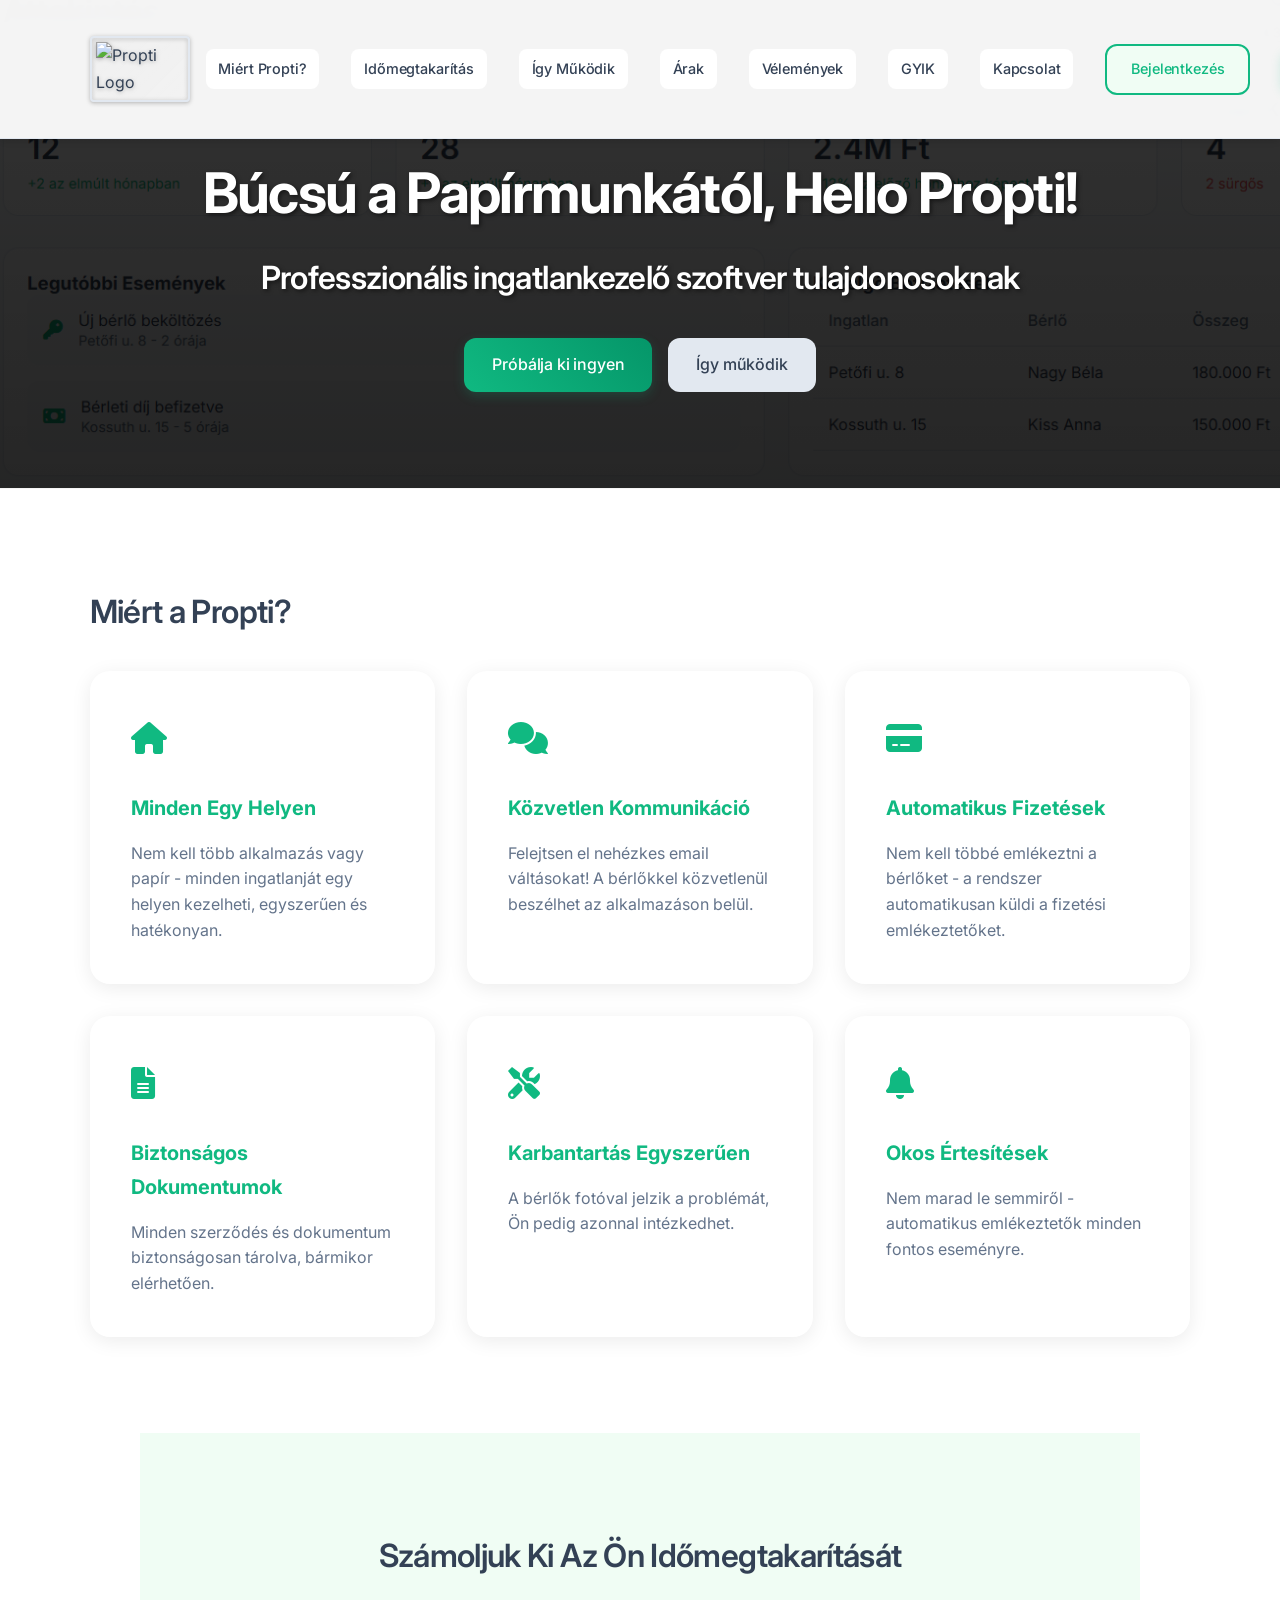
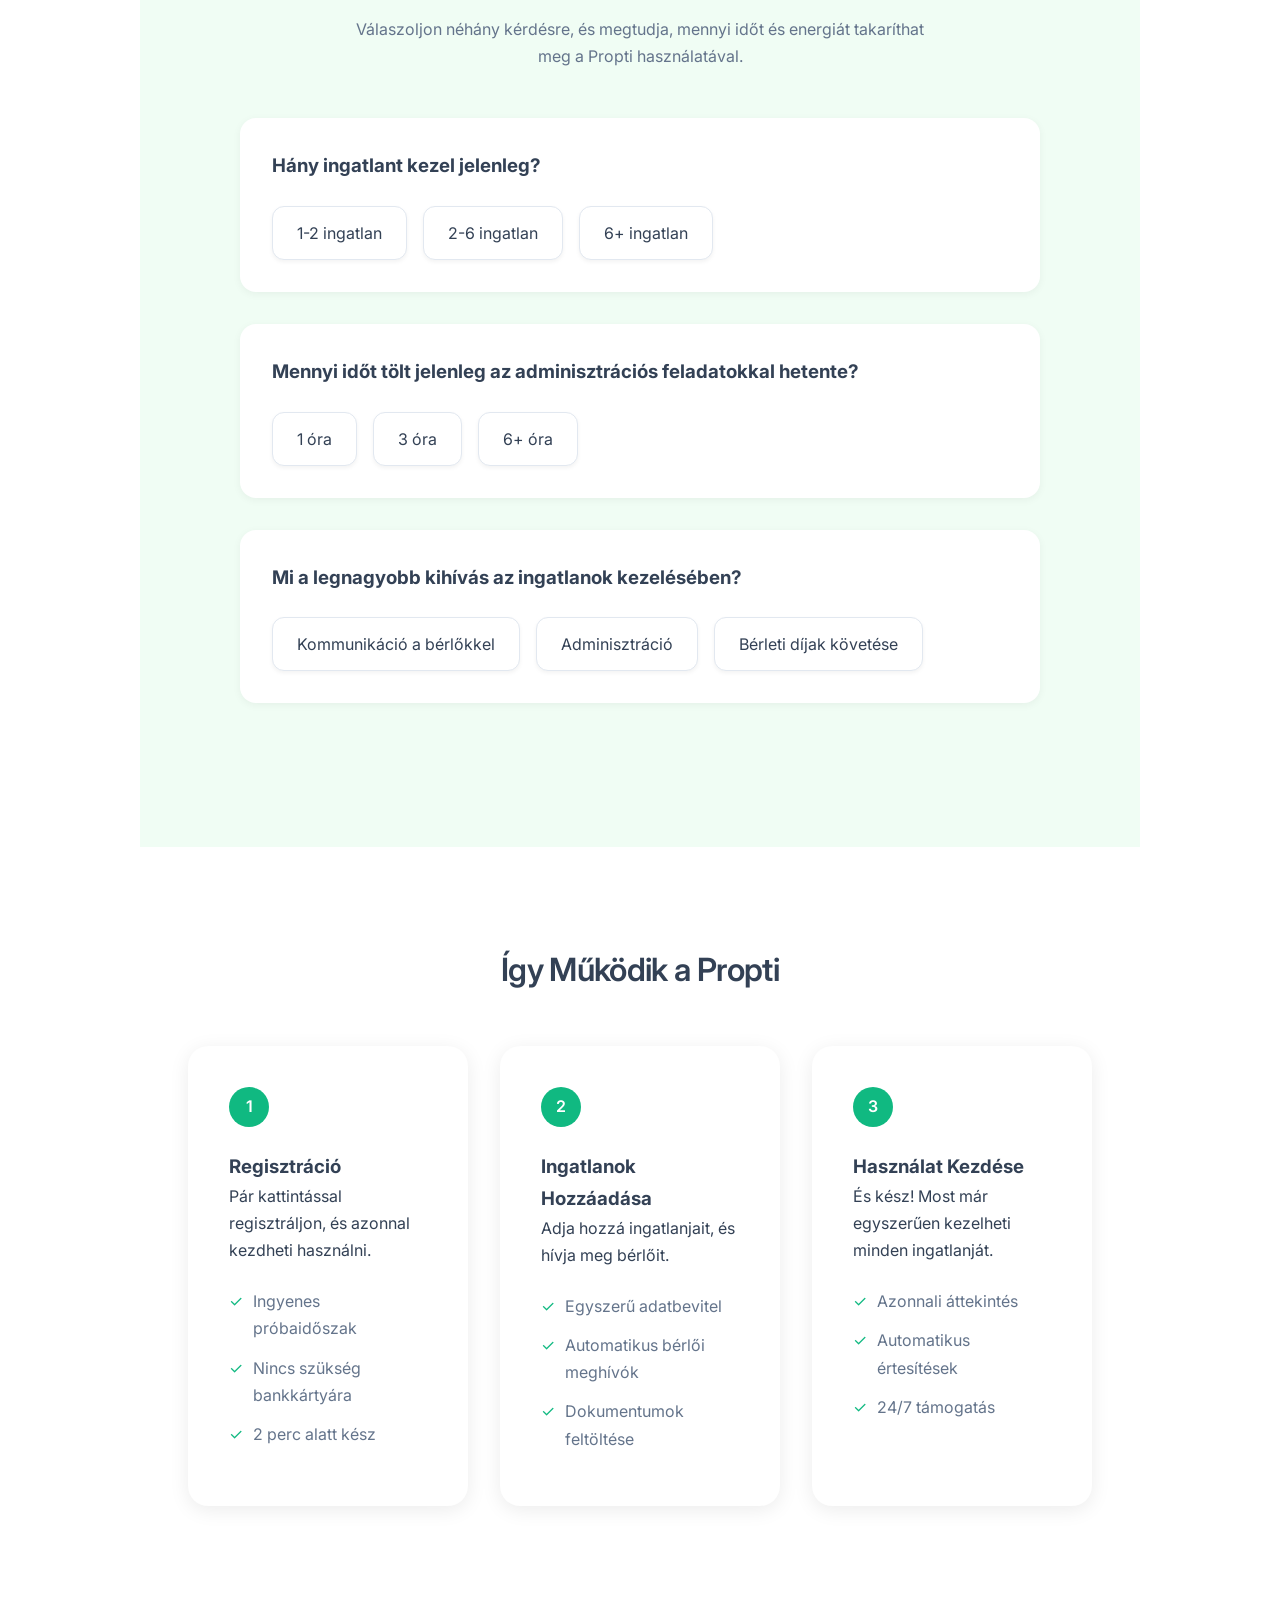
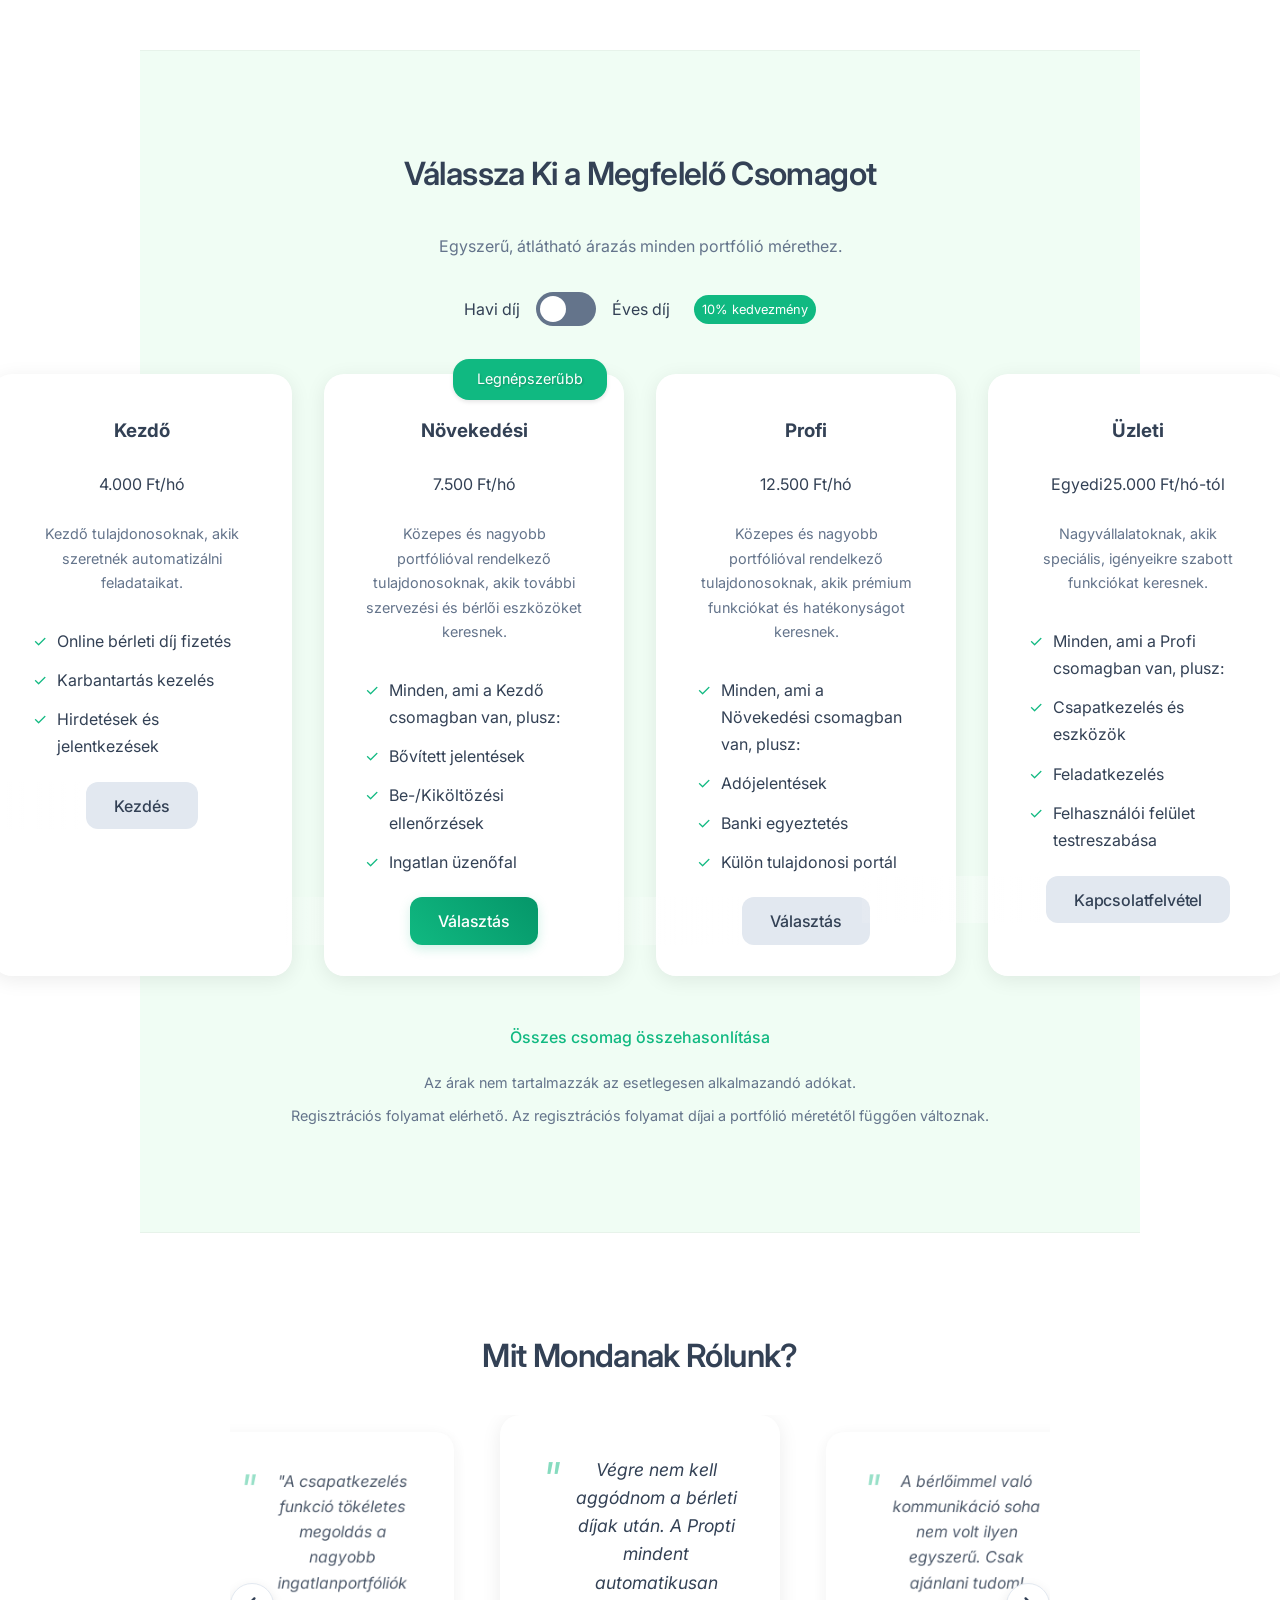
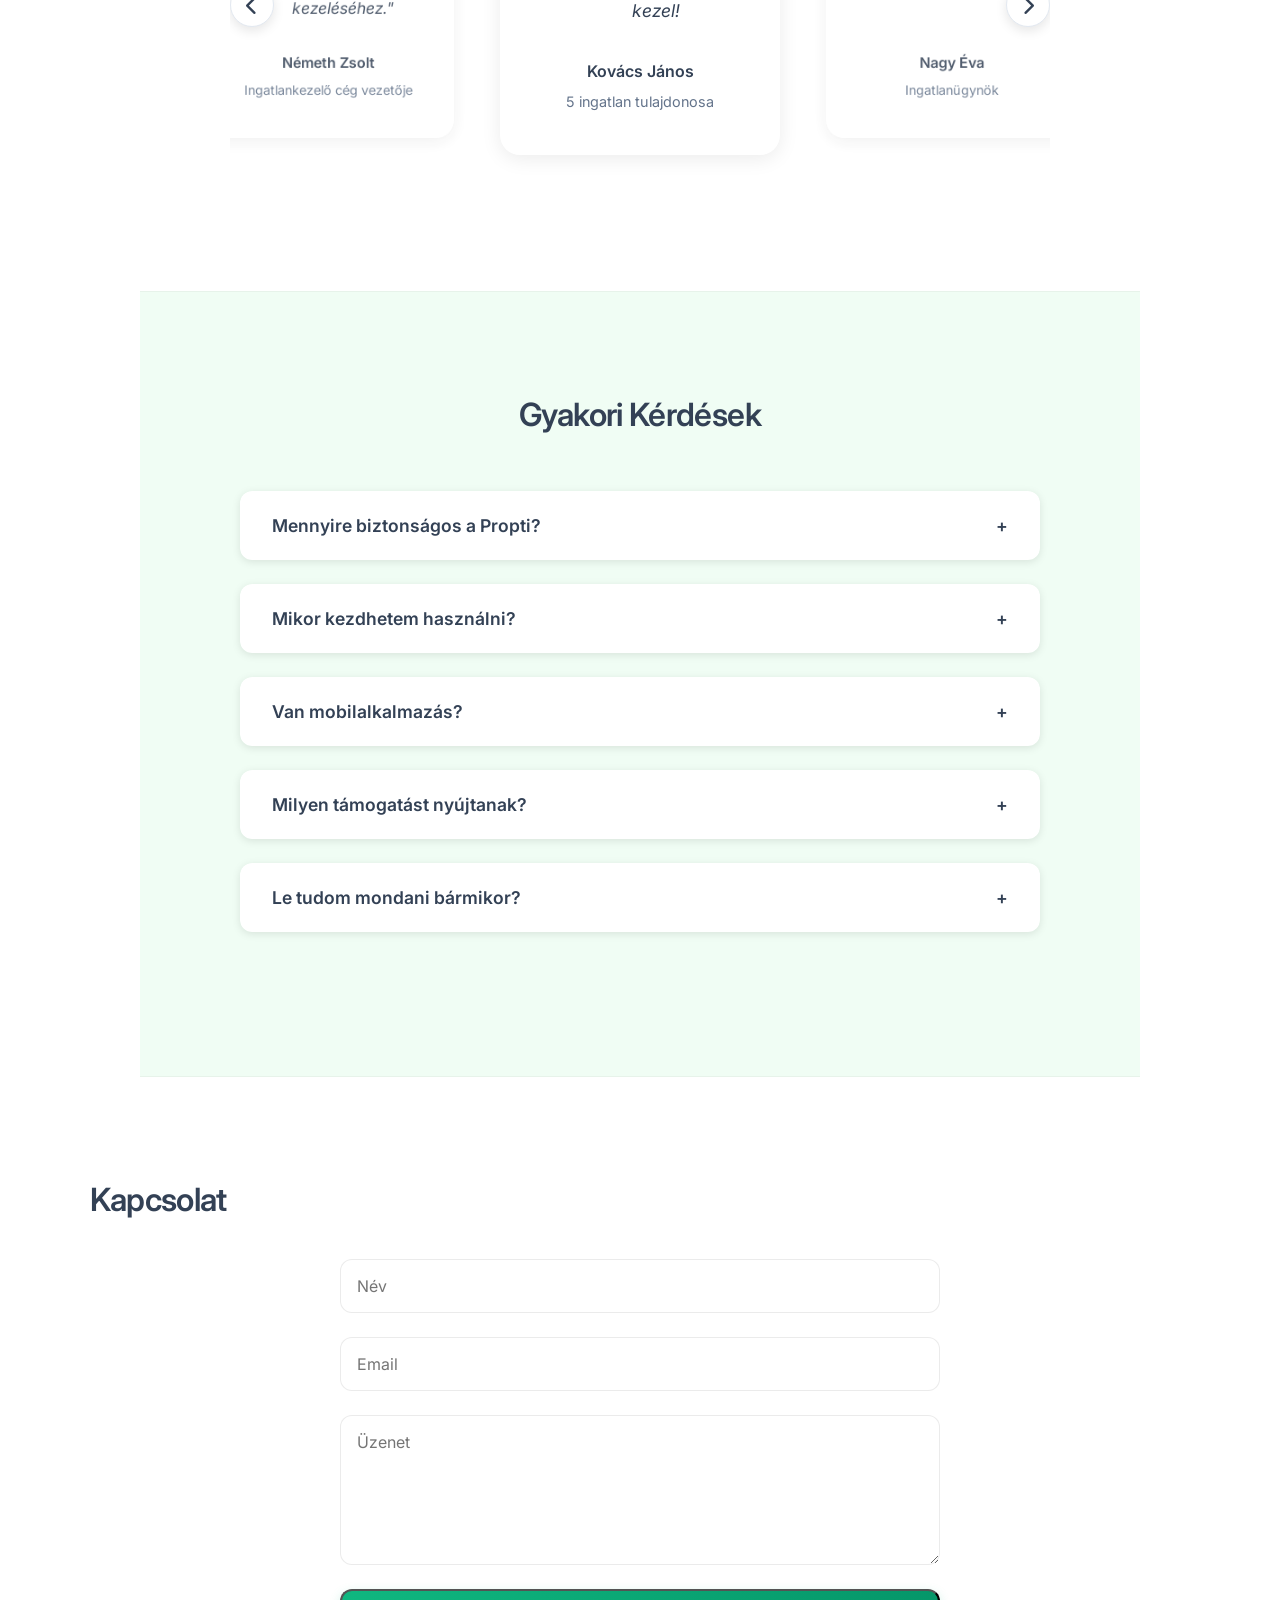
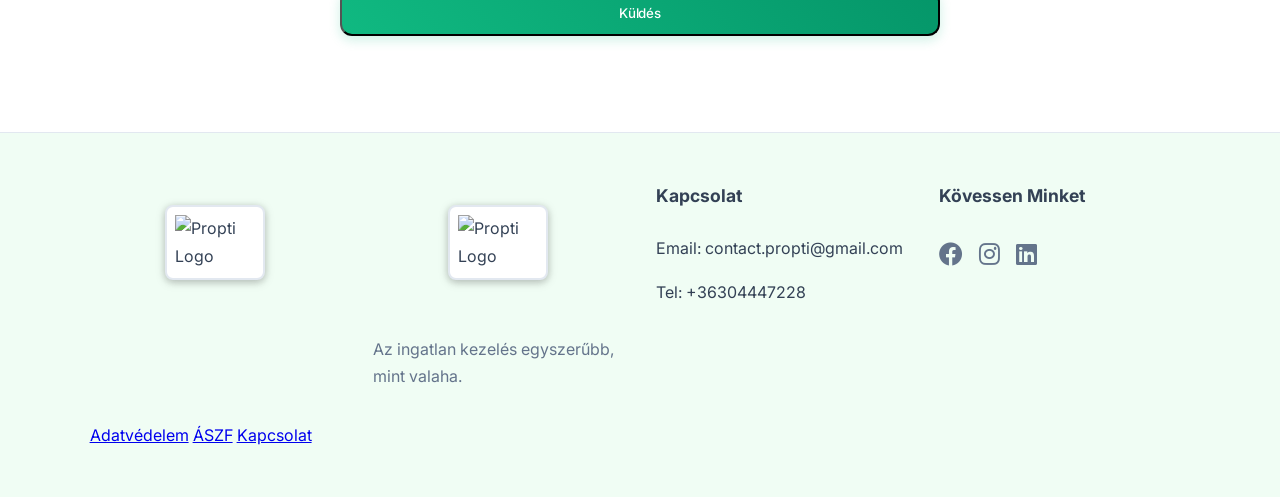
==== index.html @ f5e04d97 "Add files via upload" ====
<!DOCTYPE html>
<html lang="hu">
<head>
    <meta charset="UTF-8">
    <meta name="viewport" content="width=device-width, initial-scale=1.0">
    <title>Propti - Ingatlankezelő Szoftver</title>
    <link rel="preconnect" href="https://fonts.googleapis.com">
    <link rel="preconnect" href="https://fonts.gstatic.com" crossorigin>
    <link href="https://fonts.googleapis.com/css2?family=Inter:wght@400;500;600;700&display=swap" rel="stylesheet">
    <link rel="stylesheet" href="https://cdnjs.cloudflare.com/ajax/libs/font-awesome/6.0.0/css/all.min.css">
    <link rel="stylesheet" href="styles.css">
    <link rel="stylesheet" href="modal.css">
</head>
<body>
    <header>
        <nav>
            <div class="logo">
                <img src="propti-logo.PNG" alt="Propti Logo">
            </div>
            <div class="nav-links">
                <a href="#miert-propti" data-translate="miert-propti">Miért Propti?</a>
                <a href="#calculator" data-translate="calculator">Időmegtakarítás</a>
                <a href="#mukodes" data-translate="mukodes">Így Működik</a>
                <a href="#arak" data-translate="arak">Árak</a>
                <a href="#testimonials" data-translate="testimonials">Vélemények</a>
                <a href="#faq" data-translate="faq">GYIK</a>
                <a href="#kapcsolat" data-translate="kapcsolat">Kapcsolat</a>
                <a href="#" id="loginBtn" class="btn-secondary" data-translate="login">Bejelentkezés</a>
                <a href="#proba" class="btn-primary" data-translate="free-trial">Ingyenes Próba</a>
                <button id="theme-toggle" class="theme-toggle" aria-label="Toggle theme">
                    <i class="fas fa-moon"></i>
                </button>
                <button id="lang-toggle" class="lang-toggle" aria-label="Toggle language">
                    <img src="https://flagcdn.com/w80/gb.png" alt="English" id="lang-flag">
                </button>
            </div>
        </nav>
    </header>

    <main>
        <section id="hero">
            <h1 data-translate="hero-title">Búcsú a Papírmunkától, Hello Propti!</h1>
            <h2 data-translate="hero-subtitle">Professzionális ingatlankezelő szoftver tulajdonosoknak</h2>
            <div class="hero-buttons">
                <a href="#proba" class="btn-primary" data-translate="try-free">Próbálja ki ingyen</a>
                <a href="#mukodes" class="btn-secondary" data-translate="how-it-works">Így működik</a>
            </div>
        </section>

        <section id="miert-propti">
            <h2 data-translate="why-propti">Miért a Propti?</h2>
            <div class="features">
                <div class="feature-card">
                    <div class="feature-icon">
                        <i class="fas fa-home"></i>
                    </div>
                    <h3 data-translate="all-in-one">Minden Egy Helyen</h3>
                    <p data-translate="all-in-one-desc">Nem kell több alkalmazás vagy papír - minden ingatlanját egy helyen kezelheti, egyszerűen és hatékonyan.</p>
                </div>
                <div class="feature-card">
                    <div class="feature-icon">
                        <i class="fas fa-comments"></i>
                    </div>
                    <h3 data-translate="direct-comm">Közvetlen Kommunikáció</h3>
                    <p data-translate="direct-comm-desc">Felejtsen el nehézkes email váltásokat! A bérlőkkel közvetlenül beszélhet az alkalmazáson belül.</p>
                </div>
                <div class="feature-card">
                    <div class="feature-icon">
                        <i class="fas fa-credit-card"></i>
                    </div>
                    <h3 data-translate="auto-payments">Automatikus Fizetések</h3>
                    <p data-translate="auto-payments-desc">Nem kell többé emlékeztni a bérlőket - a rendszer automatikusan küldi a fizetési emlékeztetőket.</p>
                </div>
                <div class="feature-card">
                    <div class="feature-icon">
                        <i class="fas fa-file-alt"></i>
                    </div>
                    <h3 data-translate="secure-docs">Biztonságos Dokumentumok</h3>
                    <p data-translate="secure-docs-desc">Minden szerződés és dokumentum biztonságosan tárolva, bármikor elérhetően.</p>
                </div>
                <div class="feature-card">
                    <div class="feature-icon">
                        <i class="fas fa-tools"></i>
                    </div>
                    <h3 data-translate="maintenance">Karbantartás Egyszerűen</h3>
                    <p data-translate="maintenance-desc">A bérlők fotóval jelzik a problémát, Ön pedig azonnal intézkedhet.</p>
                </div>
                <div class="feature-card">
                    <div class="feature-icon">
                        <i class="fas fa-bell"></i>
                    </div>
                    <h3 data-translate="smart-notifications">Okos Értesítések</h3>
                    <p data-translate="smart-notifications-desc">Nem marad le semmiről - automatikus emlékeztetők minden fontos eseményre.</p>
                </div>
            </div>
        </section>

        <section id="calculator" class="center-section">
            <h2 data-translate="calc-title">Számoljuk Ki Az Ön Időmegtakarítását</h2>
            <p class="subtitle" data-translate="calc-subtitle">Válaszoljon néhány kérdésre, és megtudja, mennyi időt és energiát takaríthat meg a Propti használatával.</p>
            
            <div class="calculator-form">
                <div class="question">
                    <h3 data-translate="properties-question">Hány ingatlant kezel jelenleg?</h3>
                    <div class="options">
                        <button class="option" data-value="1-2">1-2 ingatlan</button>
                        <button class="option" data-value="2-6">2-6 ingatlan</button>
                        <button class="option" data-value="6+">6+ ingatlan</button>
                    </div>
                </div>

                <div class="question">
                    <h3 data-translate="time-question">Mennyi időt tölt jelenleg az adminisztrációs feladatokkal hetente?</h3>
                    <div class="options">
                        <button class="option" data-value="1">1 óra</button>
                        <button class="option" data-value="3">3 óra</button>
                        <button class="option" data-value="6+">6+ óra</button>
                    </div>
                </div>

                <div class="question">
                    <h3 data-translate="challenge-question">Mi a legnagyobb kihívás az ingatlanok kezelésében?</h3>
                    <div class="options">
                        <button class="option" data-value="communication">Kommunikáció a bérlőkkel</button>
                        <button class="option" data-value="admin">Adminisztráció</button>
                        <button class="option" data-value="payments">Bérleti díjak követése</button>
                    </div>
                </div>
            </div>

            <div class="calculator-result" style="display: none;">
                <h3>Az Ön személyre szabott megtakarítási terve</h3>
                <div class="savings-stats">
                    <div class="stat">
                        <span class="number">70%</span>
                        <span class="label">Időmegtakarítás</span>
                    </div>
                    <div class="stat">
                        <span class="number">12</span>
                        <span class="label">Óra/hó</span>
                    </div>
                    <div class="stat">
                        <span class="number">144</span>
                        <span class="label">Óra/év</span>
                    </div>
                </div>
                <a href="#proba" class="btn-primary">Kezdje el most</a>
            </div>
        </section>

        <section id="mukodes" class="center-section">
            <h2 data-translate="how-it-works-title">How Propti Works</h2>
            <div class="steps-container">
                <div class="step-card">
                    <div class="step-number">1</div>
                    <h3 data-translate="registration-title">Registration</h3>
                    <p data-translate="registration-desc">Register with a few clicks and start using it immediately.</p>
                    <ul class="step-details">
                        <li data-translate="free-trial">Free trial period</li>
                        <li data-translate="no-credit-card">No credit card needed</li>
                        <li data-translate="ready-in-2min">Ready in 2 minutes</li>
                    </ul>
                </div>
                
                <div class="step-card">
                    <div class="step-number">2</div>
                    <h3 data-translate="add-properties-title">Add Properties</h3>
                    <p data-translate="add-properties-desc">Add your properties and invite your tenants.</p>
                    <ul class="step-details">
                        <li data-translate="simple-data-entry">Simple data entry</li>
                        <li data-translate="auto-tenant-invites">Automatic tenant invitations</li>
                        <li data-translate="doc-upload">Document uploading</li>
                    </ul>
                </div>
                
                <div class="step-card">
                    <div class="step-number">3</div>
                    <h3 data-translate="start-using-title">Start Using</h3>
                    <p data-translate="start-using-desc">And done! Now you can easily manage all your properties.</p>
                    <ul class="step-details">
                        <li data-translate="instant-overview">Instant overview</li>
                        <li data-translate="auto-notifications">Automatic notifications</li>
                        <li data-translate="support-247">24/7 support</li>
                    </ul>
                </div>
            </div>
        </section>

        <section id="arak" class="center-section">
            <h2 data-translate="pricing-title">Válassza Ki a Megfelelő Csomagot</h2>
            <p class="subtitle" data-translate="pricing-subtitle">Egyszerű, átlátható árazás minden portfólió mérethez.</p>
            
            <div class="pricing-toggle">
                <span data-translate="monthly">Havi díj</span>
                <label class="switch">
                    <input type="checkbox" id="pricingToggle">
                    <span class="slider"></span>
                </label>
                <span data-translate="yearly">Éves díj</span> <span class="discount" data-translate="discount">10% kedvezmény</span>
            </div>

            <div class="pricing-cards horizontal-layout">
                <div class="pricing-card">
                    <h3 data-translate="starter">Kezdő</h3>
                    <div class="price-container">
                        <p class="price monthly">4.000 Ft<span>/hó</span></p>
                        <p class="price yearly">43.200 Ft<span>/év</span></p>
                    </div>
                    <p class="price-description">Kezdő tulajdonosoknak, akik szeretnék automatizálni feladataikat.</p>
                    <ul class="feature-list">
                        <li>Online bérleti díj fizetés</li>
                        <li>Karbantartás kezelés</li>
                        <li>Hirdetések és jelentkezések</li>
                    </ul>
                    <a href="#register" class="btn-secondary">Kezdés</a>
                </div>

                <div class="pricing-card">
                    <h3 data-translate="growth">Növekedési</h3>
                    <div class="price-tag">Legnépszerűbb</div>
                    <div class="price-container">
                        <p class="price monthly">7.500 Ft<span>/hó</span></p>
                        <p class="price yearly">81.000 Ft<span>/év</span></p>
                    </div>
                    <p class="price-description">Közepes és nagyobb portfólióval rendelkező tulajdonosoknak, akik további szervezési és bérlői eszközöket keresnek.</p>
                    <ul class="feature-list">
                        <li>Minden, ami a Kezdő csomagban van, plusz:</li>
                        <li>Bővített jelentések</li>
                        <li>Be-/Kiköltözési ellenőrzések</li>
                        <li>Ingatlan üzenőfal</li>
                    </ul>
                    <a href="#register" class="btn-primary">Választás</a>
                </div>

                <div class="pricing-card">
                    <h3 data-translate="pro">Profi</h3>
                    <div class="price-container">
                        <p class="price monthly">12.500 Ft<span>/hó</span></p>
                        <p class="price yearly">135.000 Ft<span>/év</span></p>
                    </div>
                    <p class="price-description">Közepes és nagyobb portfólióval rendelkező tulajdonosoknak, akik prémium funkciókat és hatékonyságot keresnek.</p>
                    <ul class="feature-list">
                        <li>Minden, ami a Növekedési csomagban van, plusz:</li>
                        <li>Adójelentések</li>
                        <li>Banki egyeztetés</li>
                        <li>Külön tulajdonosi portál</li>
                    </ul>
                    <a href="#register" class="btn-secondary">Választás</a>
                </div>

                <div class="pricing-card enterprise">
                    <h3 data-translate="business">Üzleti</h3>
                    <div class="price-container">
                        <p class="price">Egyedi<span class="custom-price">25.000 Ft/hó-tól</span></p>
                    </div>
                    <p class="price-description">Nagyvállalatoknak, akik speciális, igényeikre szabott funkciókat keresnek.</p>
                    <ul class="feature-list">
                        <li>Minden, ami a Profi csomagban van, plusz:</li>
                        <li>Csapatkezelés és eszközök</li>
                        <li>Feladatkezelés</li>
                        <li>Felhasználói felület testreszabása</li>
                    </ul>
                    <a href="#contact" class="btn-secondary">Kapcsolatfelvétel</a>
                </div>
            </div>

            <div class="pricing-footer">
                <button id="compareButton" class="compare-link">Összes csomag összehasonlítása</button>
                <p class="pricing-note">Az árak nem tartalmazzák az esetlegesen alkalmazandó adókat.</p>
                <p class="pricing-note">Regisztrációs folyamat elérhető. Az regisztrációs folyamat díjai a portfólió méretétől függően változnak.</p>
            </div>

            <div id="comparisonTable" class="comparison-table" style="display: none;">
                <table>
                    <thead>
                        <tr>
                            <th>Funkciók</th>
                            <th>Kezdő</th>
                            <th>Növekedési</th>
                            <th>Profi</th>
                            <th>Üzleti</th>
                        </tr>
                    </thead>
                    <tbody>
                        <tr>
                            <td>Online bérleti díj fizetés</td>
                            <td>✓</td>
                            <td>✓</td>
                            <td>✓</td>
                            <td>✓</td>
                        </tr>
                        <tr>
                            <td>Karbantartás kezelés</td>
                            <td>✓</td>
                            <td>✓</td>
                            <td>✓</td>
                            <td>✓</td>
                        </tr>
                        <tr>
                            <td>Hirdetések és jelentkezések</td>
                            <td>✓</td>
                            <td>✓</td>
                            <td>✓</td>
                            <td>✓</td>
                        </tr>
                        <tr>
                            <td>Bővített jelentések</td>
                            <td>-</td>
                            <td>✓</td>
                            <td>✓</td>
                            <td>✓</td>
                        </tr>
                        <tr>
                            <td>Be-/Kiköltözési ellenőrzések</td>
                            <td>-</td>
                            <td>✓</td>
                            <td>✓</td>
                            <td>✓</td>
                        </tr>
                        <tr>
                            <td>Adójelentések</td>
                            <td>-</td>
                            <td>-</td>
                            <td>✓</td>
                            <td>✓</td>
                        </tr>
                        <tr>
                            <td>Csapatkezelés</td>
                            <td>-</td>
                            <td>-</td>
                            <td>-</td>
                            <td>✓</td>
                        </tr>
                    </tbody>
                </table>
            </div>
        </section>

        <section id="testimonials" class="center-section">
            <h2 data-translate="testimonials-title">Mit Mondanak Rólunk?</h2>
            <div class="testimonials-wrapper">
                <button class="carousel-btn prev-btn" aria-label="Previous testimonials">
                    <i class="fas fa-chevron-left"></i>
                </button>
                <div class="testimonials-container">
                    <div class="testimonial-card">
                        <p class="quote" data-translate="testimonial-1">"Végre nem kell aggódnom a bérleti díjak után. A Propti mindent automatikusan kezel!"</p>
                        <div class="author">
                            <p class="name">Kovács János</p>
                            <p class="title">5 ingatlan tulajdonosa</p>
                        </div>
                    </div>
                    <div class="testimonial-card">
                        <p class="quote" data-translate="testimonial-2">"A bérlőimmel való kommunikáció soha nem volt ilyen egyszerű. Csak ajánlani tudom!"</p>
                        <div class="author">
                            <p class="name">Nagy Éva</p>
                            <p class="title">Ingatlanügynök</p>
                        </div>
                    </div>
                    <div class="testimonial-card">
                        <p class="quote" data-translate="testimonial-3">"A dokumentumkezelés és a szerződések nyilvántartása végre rendszerezett. Rengeteg időt spórolok meg!"</p>
                        <div class="author">
                            <p class="name">Szabó Péter</p>
                            <p class="title">Ingatlanbefektető</p>
                        </div>
                    </div>
                    <div class="testimonial-card">
                        <p class="quote" data-translate="testimonial-4">"Az automatikus értesítések és a karbantartási kérések kezelése hatalmas segítség a mindennapokban."</p>
                        <div class="author">
                            <p class="name">Kiss Andrea</p>
                            <p class="title">Társasházkezelő</p>
                        </div>
                    </div>
                    <div class="testimonial-card">
                        <p class="quote" data-translate="testimonial-5">"A Propti mobilalkalmazásával bárhol, bármikor elérem az ingatlanjaim adatait. Tökéletes megoldás!"</p>
                        <div class="author">
                            <p class="name">Tóth Gábor</p>
                            <p class="title">Vállalkozó</p>
                        </div>
                    </div>
                    <div class="testimonial-card">
                        <p class="quote" data-translate="testimonial-6">"Az adóbevallások és pénzügyi jelentések elkészítése sokkal egyszerűbb lett a Propti használatával."</p>
                        <div class="author">
                            <p class="name">Horváth Katalin</p>
                            <p class="title">Könyvelő</p>
                        </div>
                    </div>
                    <div class="testimonial-card">
                        <p class="quote" data-translate="testimonial-7">"Nagyon elégedett vagyok a support csapattal, minden kérdésemre gyors és hasznos választ kapok."</p>
                        <div class="author">
                            <p class="name">Varga Márton</p>
                            <p class="title">Kezdő befektető</p>
                        </div>
                    </div>
                    <div class="testimonial-card">
                        <p class="quote" data-translate="testimonial-8">"A csapatkezelés funkció tökéletes megoldás a nagyobb ingatlanportfóliók kezeléséhez."</p>
                        <div class="author">
                            <p class="name">Németh Zsolt</p>
                            <p class="title">Ingatlankezelő cég vezetője</p>
                        </div>
                    </div>
                </div>
                <button class="carousel-btn next-btn" aria-label="Next testimonials">
                    <i class="fas fa-chevron-right"></i>
                </button>
            </div>
            <div class="carousel-dots"></div>
        </section>

        <section id="faq" class="center-section">
            <h2 data-translate="faq-title">Gyakori Kérdések</h2>
            <div class="faq-container">
                <div class="faq-item">
                    <button class="faq-question">
                        <span data-translate="faq-1-q">Mennyire biztonságos a Propti?</span>
                        <span class="faq-icon">+</span>
                    </button>
                    <div class="faq-answer">
                        <p data-translate="faq-1-a">A legmagasabb biztonsági szabványokat követjük, minden adat titkosítva van, és rendszeresen biztonsági mentéseket készítünk.</p>
                    </div>
                </div>

                <div class="faq-item">
                    <button class="faq-question">
                        <span data-translate="faq-2-q">Mikor kezdhetem használni?</span>
                        <span class="faq-icon">+</span>
                    </button>
                    <div class="faq-answer">
                        <p data-translate="faq-2-a">Azonnal! Regisztráljon most, és pár percen belül elkezdheti használni az alkalmazást az ingyenes próbaidőszak alatt.</p>
                    </div>
                </div>

                <div class="faq-item">
                    <button class="faq-question">
                        <span data-translate="faq-3-q">Van mobilalkalmazás?</span>
                        <span class="faq-icon">+</span>
                    </button>
                    <div class="faq-answer">
                        <p data-translate="faq-3-a">Igen, mind iOS, mind Android rendszereken elérhető a Propti mobilalkalmazás, hogy útközben is kezelhesse ingatlanjait.</p>
                    </div>
                </div>

                <div class="faq-item">
                    <button class="faq-question">
                        <span data-translate="faq-4-q">Milyen támogatást nyújtanak?</span>
                        <span class="faq-icon">+</span>
                    </button>
                    <div class="faq-answer">
                        <p data-translate="faq-4-a">Email és chat támogatást kínálunk minden felhasználónknak. A Pro és Business csomagok prioritásos támogatást tartalmaznak.</p>
                    </div>
                </div>

                <div class="faq-item">
                    <button class="faq-question">
                        <span data-translate="faq-5-q">Le tudom mondani bármikor?</span>
                        <span class="faq-icon">+</span>
                    </button>
                    <div class="faq-answer">
                        <p data-translate="faq-5-a">Igen, az előfizetését bármikor lemondhatja, nincsenek hosszú távú szerződések vagy rejtett kötelezettségek.</p>
                    </div>
                </div>
            </div>
        </section>

        <section id="kapcsolat">
            <h2 data-translate="contact-title">Kapcsolat</h2>
            <form id="contact-form">
                <input type="text" name="from_name" data-translate="name-placeholder" placeholder="Név" required>
                <input type="email" name="user_email" data-translate="email-placeholder" placeholder="Email" required>
                <textarea name="message" data-translate="message-placeholder" placeholder="Üzenet" required></textarea>
                <button type="submit" class="btn-primary" data-translate="send-button">Küldés</button>
            </form>
        </section>
    </main>

    <div id="loginModal" class="modal">
        <div class="modal-content">
            <span class="close-modal">&times;</span>
            <div class="logo">
                <img src="propti-logo.PNG" alt="Propti Logo">
            </div>
            <!-- Login Form -->
            <div id="loginForm" class="auth-form active">
                <h2 data-translate="login-title">Bejelentkezés</h2>
                <form>
                    <input type="email" data-translate="email-input" placeholder="Email cím" required>
                    <input type="password" data-translate="password-input" placeholder="Jelszó" required>
                    <button type="submit" class="btn-primary" data-translate="login-button">Bejelentkezés</button>
                </form>
                <p class="auth-switch">
                    <a href="#" id="showRegister" data-translate="register-prompt">Még nincs fiókja? Regisztráljon itt!</a>
                </p>
            </div>
            
            <!-- Register Form -->
            <div id="registerForm" class="auth-form">
                <h2 data-translate="register-title">Regisztráció</h2>
                <form>
                    <div class="form-group">
                        <label for="userType" data-translate="user-type">Felhasználó típusa</label>
                        <select name="userType" required>
                            <option value="" data-translate="select-type">Válasszon típust</option>
                            <option value="tenant" data-translate="tenant">Bérlő</option>
                            <option value="landlord" data-translate="landlord">Bérbeadó</option>
                        </select>
                    </div>
                    <div class="form-group">
                        <label for="fullName" data-translate="full-name">Teljes név</label>
                        <input type="text" name="fullName" required>
                    </div>
                    <div class="form-group">
                        <label for="phoneNumber" data-translate="phone-number">Telefonszám</label>
                        <input type="tel" name="phoneNumber" required pattern="[0-9+\-\s]+" data-translate="phone-validation" title="Kérjük, adjon meg egy érvényes telefonszámot">
                    </div>
                    <div class="form-group company-name-field" style="display: none;">
                        <label for="companyName" data-translate="company-name">Cég neve</label>
                        <input type="text" name="companyName">
                    </div>
                    <input type="email" data-translate="email-input" placeholder="Email cím" required>
                    <input type="password" data-translate="password-input" placeholder="Jelszó" required>
                    <input type="password" data-translate="confirm-password" placeholder="Jelszó megerősítése" required>
                    <button type="submit" class="btn-primary" data-translate="register-button">Regisztráció</button>
                </form>
                <p class="auth-switch">
                    <a href="#" id="showLogin" data-translate="login-prompt">Már van fiókja? Jelentkezzen be!</a>
                </p>
            </div>
        </div>
    </div>

    <footer>
        <div class="footer-content">
            <div class="logo">
                <img src="propti-logo.PNG" alt="Propti Logo">
            </div>
            <div class="footer-col">
                <div class="logo">
                    <img src="propti-logo.PNG" alt="Propti Logo">
                </div>
                <p class="footer-tagline" data-translate="footer-tagline">Az ingatlan kezelés egyszerűbb, mint valaha.</p>
            </div>
            
            <div class="footer-col">
                <h3 data-translate="contact-info">Kapcsolat</h3>
                <p>Email: contact.propti@gmail.com</p>
                <p>Tel: +36304447228</p>
            </div>
            
            <div class="footer-col">
                <h3 data-translate="follow-us">Kövessen Minket</h3>
                <div class="social-links">
                    <a href="#" aria-label="Facebook"><i class="fab fa-facebook"></i></a>
                    <a href="#" aria-label="Instagram"><i class="fab fa-instagram"></i></a>
                    <a href="#" aria-label="LinkedIn"><i class="fab fa-linkedin"></i></a>
                </div>
            </div>

            <div class="footer-col">
                <div class="footer-links">
                    <a href="#adatvedelem" data-translate="privacy-policy">Adatvédelem</a>
                    <a href="#aszf" data-translate="terms">ÁSZF</a>
                    <a href="#kapcsolat" data-translate="contact-info">Kapcsolat</a>
                </div>
            </div>
        </div>
    </footer>

    <!-- Scripts -->
    <script>
        // Initialize environment variables
        window.env = {
            FIREBASE_API_KEY: "AIzaSyAJIY7HyiQ6I_opPyMCApNiKgpc9RQeTY4",
            FIREBASE_AUTH_DOMAIN: "propti-2a95d.firebaseapp.com",
            FIREBASE_PROJECT_ID: "propti-2a95d",
            FIREBASE_STORAGE_BUCKET: "propti-2a95d.firebasestorage.app",
            FIREBASE_MESSAGING_SENDER_ID: "223311863074",
            FIREBASE_APP_ID: "1:223311863074:web:2783282939934089d1197b"
        };
    </script>
    <script type="module">
        import { initializeApp } from 'https://www.gstatic.com/firebasejs/10.7.1/firebase-app.js';
        import { getAuth, createUserWithEmailAndPassword, signInWithEmailAndPassword, connectAuthEmulator } 
            from 'https://www.gstatic.com/firebasejs/10.7.1/firebase-auth.js';
        import { getFirestore, doc, setDoc } from 'https://www.gstatic.com/firebasejs/10.7.1/firebase-firestore.js';
        import { translatePage } from './translations.js';

        // Initialize translations
        window.translatePage = translatePage;

        const firebaseConfig = {
            apiKey: window.env.FIREBASE_API_KEY,
            authDomain: window.env.FIREBASE_AUTH_DOMAIN,
            projectId: window.env.FIREBASE_PROJECT_ID,
            storageBucket: window.env.FIREBASE_STORAGE_BUCKET,
            messagingSenderId: window.env.FIREBASE_MESSAGING_SENDER_ID,
            appId: window.env.FIREBASE_APP_ID
        };

        // Initialize Firebase with retries
        let app, auth, db;
        const initializeFirebase = async (retryCount = 0) => {
            try {
                if (!app) {
                    app = initializeApp(firebaseConfig);
                }
                if (!auth) {
                    auth = getAuth(app);
                    // Wait for auth to be ready
                    await new Promise((resolve) => {
                        const unsubscribe = auth.onAuthStateChanged((user) => {
                            unsubscribe();
                            resolve();
                        });
                    });
                }
                if (!db) {
                    db = getFirestore(app);
                }

                // Make Firebase services available globally
                window.fbAuth = {
                    auth,
                    createUserWithEmailAndPassword,
                    signInWithEmailAndPassword
                };
                window.fbDb = {
                    db,
                    doc,
                    setDoc
                };

                console.log('Firebase initialized successfully');
            } catch (error) {
                console.error('Firebase initialization error:', error);
                if (retryCount < 3) {
                    console.log(`Retrying initialization (attempt ${retryCount + 1})`);
                    await new Promise(resolve => setTimeout(resolve, 1000 * (retryCount + 1)));
                    await initializeFirebase(retryCount + 1);
                } else {
                    throw new Error('Failed to initialize Firebase after multiple attempts');
                }
            }
        };

        // Start initialization
        initializeFirebase().catch(error => {
            console.error('Fatal: Firebase initialization failed:', error);
            alert('A rendszer inicializálása nem sikerült. Kérjük, frissítse az oldalt.');
        });
    </script>
    <script src="auth.js"></script>
    <script src="script.js"></script>
    <script type="module" src="theme.js"></script>
</body>
</html>
---- styles.css ----
:root {
    --primary: #10b981;
    --primary-dark: #059669;
    --secondary: #f0fdf4;
    --text: #334155;
    --gray: #64748b;
    --background: #ffffff;
    --light-green: #ecfdf5;
    --transition: all 0.3s cubic-bezier(0.4, 0, 0.2, 1);
    --shadow-sm: 0 4px 6px rgba(0,0,0,0.05);
    --shadow-md: 0 8px 30px rgba(0,0,0,0.08);
    --shadow-lg: 0 12px 40px rgba(0,0,0,0.1);
    --bg-primary: #ffffff;
    --text-primary: #334155;
    --bg-secondary: #f0fdf4;
    --border-color: #e2e8f0;
    --header-bg: rgba(255, 255, 255, 0.95);
    --footer-bg: #f0fdf4;
    --card-bg: #ffffff;
}

/* Dark theme variables */
[data-theme="dark"] {
    --bg-primary: #0f172a;
    --text-primary: #f8fafc;
    --bg-secondary: #1e293b;
    --border-color: #334155;
    --header-bg: rgba(15, 23, 42, 0.95);
    --footer-bg: #1e293b;
    --card-bg: #1e293b;
    --text: #f8fafc;
    --gray: #94a3b8;
    --primary: #4ade80;
    --primary-dark: #22c55e;
    --secondary: #334155;
    --light-green: rgba(74, 222, 128, 0.1);
}

* {
    margin: 0;
    padding: 0;
    box-sizing: border-box;
    font-family: 'Inter', sans-serif;
}

/* Add universal transition for theme changes */
*, *::before, *::after {
    transition: var(--transition-theme);
}

/* Add transition for theme changes */
html {
    scroll-behavior: smooth;
    scroll-padding-top: 100px;
    transition: background-color 0.3s ease, color 0.3s ease;
}

body {
    color: var(--text-primary);
    line-height: 1.7;
    background-color: var(--bg-primary);
    scroll-behavior: smooth;
    transition: background-color 0.3s ease, color 0.3s ease;
}

header {
    padding: 0.75rem 7%; /* Reduced from 1.25rem */
    background: var(--header-bg);
    backdrop-filter: blur(8px);
    border-bottom: 1px solid var(--border-color);
    box-shadow: 0 4px 6px -1px rgba(0, 0, 0, 0.1);
    position: fixed;
    width: 100%;
    z-index: 100;
}

/* Header-specific logo styles */
header .logo img {
    filter: drop-shadow(0 1px 2px rgba(0, 0, 0, 0.3));
    border-radius: 4px;
    padding: 4px;
    background: linear-gradient(135deg, rgba(255,255,255,0.08), rgba(255,255,255,0.03));
    box-shadow: 0 1px 2px rgba(0, 0, 0, 0.08);
}

header .logo img:hover {
    filter: drop-shadow(0 2px 3px rgba(0, 0, 0, 0.4));
    transform: scale(1.02);
}

[data-theme="dark"] header .logo img {
    filter: drop-shadow(0 1px 2px rgba(255, 255, 255, 0.3));
    box-shadow: 0 1px 2px rgba(255, 255, 255, 0.08);
}

[data-theme="dark"] header .logo img:hover {
    filter: drop-shadow(0 2px 3px rgba(255, 255, 255, 0.4));
}

nav {
    display: flex;
    justify-content: space-between;
    align-items: center;
}

/* Updated nav-links styles */
.nav-links {
    display: flex;
    align-items: center;
    gap: 1rem;  /* Reduced from 2rem */
}

.nav-links a {
    margin-left: 1rem;  /* Reduced from 2.5rem */
    text-decoration: none;
    color: var(--text-primary);
    transition: all 0.2s ease;
    font-weight: 500;
    font-size: 0.9rem;
    letter-spacing: -0.01em;
    white-space: nowrap;
    padding: 0.5rem 0.8rem;  /* Added padding */
    border-radius: 0.5rem;   /* Added border-radius */
    background-color: var(--bg-primary);  /* Added background */
}

/* Login button specific styles */
.nav-links a#loginBtn {
    background: var(--bg-secondary);
    color: var(--primary);
    border: 2px solid var(--primary);
    padding: 0.7rem 1.5rem;
    border-radius: 0.75rem;
    transition: all 0.3s ease;
}

.nav-links a#loginBtn:hover {
    background: var(--primary);
    color: white;
    transform: translateY(-2px);
}

/* Dark mode adjustments */
[data-theme="dark"] .nav-links a#loginBtn {
    background: #2d3748;
    color: var(--primary);
    border-color: var(--primary);
}

[data-theme="dark"] .nav-links a#loginBtn:hover {
    background: var(--primary);
    color: #1e293b;
}

/* Updated hover and active states */
.nav-links a:not(.btn-primary):not(.btn-secondary):hover {
    color: var(--primary);
    background-color: var(--bg-secondary);
    transform: translateY(-1px);
}

/* Dark mode specific styles */
[data-theme="dark"] .nav-links a:not(.btn-primary):not(.btn-secondary) {
    background-color: #1e293b;  /* Darker background in dark mode */
    color: #e2e8f0;  /* Lighter text in dark mode */
}

[data-theme="dark"] .nav-links a:not(.btn-primary):not(.btn-secondary):hover {
    background-color: #2d3748;  /* Even darker on hover */
    color: var(--primary);
}

/* Adjust theme toggle position */
.theme-toggle {
    margin-left: 0.5rem;  /* Reduced margin */
}

.lang-toggle {
    background: none;
    border: none;
    cursor: pointer;
    padding: 0.5rem;
    margin-left: 0.5rem;
    transition: transform 0.3s ease;
    display: flex;
    align-items: center;
    justify-content: center;
    width: 52px;
    height: 52px;
    border-radius: 50%;
}

.lang-toggle:hover {
    transform: scale(1.1);
    background-color: var(--bg-secondary);
}

.lang-toggle img {
    width: 48px;  /* Increased size */
    height: auto;
    border-radius: 3px;  /* Slightly larger radius */
    box-shadow: 0 2px 4px rgba(0,0,0,0.15);
    image-rendering: -webkit-optimize-contrast;  /* Improves image sharpness */
    image-rendering: crisp-edges;
}

.btn-primary, .btn-secondary {
    padding: 0.85rem 1.75rem;
    border-radius: 0.75rem;
    font-weight: 500;
    letter-spacing: -0.01em;
    text-decoration: none;
    transition: all 0.3s cubic-bezier(0.4, 0, 0.2, 1);
    position: relative;
    overflow: hidden;
    transform: translateY(0);
}

.btn-primary {
    background: linear-gradient(45deg, var(--primary) 0%, var(--primary-dark) 100%);
    box-shadow: 0 4px 12px rgba(16, 185, 129, 0.2);
    color: white;
}

.btn-primary:hover {
    background: var(--primary-dark);
    transform: translateY(-2px);
    box-shadow: 0 6px 16px rgba(16, 185, 129, 0.3);
}

.btn-primary:active, .btn-secondary:active {
    transform: translateY(1px);
}

.btn-primary:after, .btn-secondary:after {
    content: '';
    position: absolute;
    width: 100%;
    height: 100%;
    top: 0;
    left: -100%;
    background: linear-gradient(90deg, rgba(255,255,255,0.1), rgba(255,255,255,0.3), rgba(255,255,255,0.1));
    transition: var(--transition);
}

.btn-primary:hover:after, .btn-secondary:hover:after {
    left: 100%;
}

.btn-secondary {
    background: #e2e8f0;
    color: var(--text);
}

.btn-secondary:hover {
    background: #cbd5e1;
    transform: translateY(-2px);
    box-shadow: var(--shadow-sm);
}

[data-theme="dark"] .btn-secondary {
    background: #334155;
    color: #f8fafc;
    border: 1px solid #475569;
}

[data-theme="dark"] .btn-secondary:hover {
    background: #475569;
    transform: translateY(-2px);
    box-shadow: 0 4px 12px rgba(0, 0, 0, 0.3);
}

#hero {
    padding: 10rem 7% 6rem;
    text-align: center;
    background: linear-gradient(rgba(0, 0, 0, 0.5), rgba(0, 0, 0, 0.5)), url('dashboard_picture.png');
    background-size: cover;
    background-position: center;
    background-repeat: no-repeat;
    position: relative;
    border-bottom: 1px solid rgba(0,0,0,0.04);
}

#hero h1, 
#hero h2 {
    color: #ffffff;
    position: relative;
    z-index: 1;
    text-shadow: 2px 2px 4px rgba(0, 0, 0, 0.5);
}

#hero::before {
    content: '';
    position: absolute;
    top: 0;
    left: 0;
    right: 0;
    bottom: 0;
    background: linear-gradient(rgba(0, 0, 0, 0.6), rgba(0, 0, 0, 0.7));
    z-index: 0;
}

.hero-buttons {
    display: flex;
    gap: 1rem;
    justify-content: center;
    margin-top: 2rem;
    animation: fadeIn 0.8s ease-out;
    position: relative;
    z-index: 1;
}

h1 {
    font-size: 3.5rem;
    font-weight: 700;
    letter-spacing: -0.03em;
    line-height: 1.2;
    margin-bottom: 1.5rem;
    color: var(--text);
}

h2 {
    font-size: 2rem;
    font-weight: 600;
    letter-spacing: -0.02em;
    color: var(--text);
    margin-bottom: 2rem;
}

section {
    padding: 6rem 7%;
    animation: fadeIn 0.6s ease-out;
}

.features {
    display: grid;
    grid-template-columns: repeat(auto-fit, minmax(300px, 1fr));
    gap: 2rem;
    max-width: 1200px;
    margin: 0 auto;
}

.feature-card {
    padding: 2.5rem;
    background-color: var(--card-bg);
    border-radius: 1.25rem;
    box-shadow: 0 4px 20px rgba(0,0,0,0.08);
    border: 1px solid rgba(255,255,255,0.1);
    backdrop-filter: blur(10px);
    transition: var(--transition);
}

.feature-card:hover {
    transform: translateY(-5px) scale(1.02);
    box-shadow: var(--shadow-md);
}

.feature-icon {
    font-size: 2rem;
    color: var(--primary);
    margin-bottom: 1.5rem;
    transition: var(--transition);
    animation: floatAnimation 3s ease-in-out infinite;
}

.feature-card:hover .feature-icon {
    transform: scale(1.1);
}

.feature-card h3 {
    color: var(--primary);
    margin-bottom: 1rem;
    font-size: 1.25rem;
}

.feature-card p {
    color: var(--gray);
    line-height: 1.6;
}

#arak {
    background: var(--bg-secondary);
    border-top: 1px solid rgba(0,0,0,0.04);
    border-bottom: 1px solid rgba(0,0,0,0.04);
}

#faq {
    background: var(--bg-secondary);
    border-top: 1px solid rgba(0,0,0,0.04);
    border-bottom: 1px solid rgba(0,0,0,0.04);
}

/* Updated FAQ styles */
.faq-answer {
    height: 0;
    padding: 0 2rem;
    opacity: 0;
    overflow: hidden;
    transition: all 0.3s ease-in-out;
    background: var(--card-bg);
    color: var(--text-primary);
}

.faq-item.active .faq-answer {
    height: auto;
    opacity: 1;
    padding: 2rem;
    border-top: 1px solid var(--border-color);
}

/* Updated FAQ dark mode styles */
[data-theme="dark"] .faq-item.active .faq-answer {
    background: #1e293b;
    border-top: 1px solid #334155;
}

[data-theme="dark"] .faq-question:hover {
    background: #2d3748;
}

.pricing-cards {
    display: flex;
    justify-content: center;
    gap: 2rem;
    margin: 3rem auto;
    max-width: 1600px; /* increased from 1400px */
    padding: 0 2rem;
}

.pricing-card {
    flex: 1;
    min-width: 300px; /* increased from 260px */
    max-width: 350px; /* increased from 300px */
    padding: 2.5rem;
    background-color: var(--card-bg);
    border-radius: 1.25rem;
    box-shadow: 0 4px 20px rgba(0,0,0,0.08);
    border: 1px solid rgba(255,255,255,0.1);
    text-align: center;
    position: relative;
    backdrop-filter: blur(10px);
    transition: var(--transition);
}

.pricing-card:hover {
    transform: translateY(-8px);
    box-shadow: var(--shadow-lg);
}

.pricing-card.featured {
    border-color: var(--primary);
    background: linear-gradient(to bottom, var(--light-green), white);
    border-width: 2px;
    box-shadow: var(--shadow-md);
}

[data-theme="dark"] .pricing-card .btn-secondary {
    background: #334155;
    color: #f8fafc;
    border: 1px solid #475569;
}

[data-theme="dark"] .pricing-card .btn-secondary:hover {
    background: #475569;
    transform: translateY(-2px);
}

@media (max-width: 1200px) {
    .pricing-cards {
        flex-wrap: wrap;
    }
    
    .pricing-card {
        flex: 1 1 calc(50% - 2rem); /* adjusted gap */
        max-width: 100%;
    }

    .nav-links a:not(.btn-primary):not(.btn-secondary) {
        display: none;
    }
}

@media (max-width: 768px) {
    .pricing-card {
        flex: 1 1 100%;
    }
}

.price-container .yearly {
    display: none;
}

.pricing-cards.yearly .price-container .monthly {
    display: none;
}

.pricing-cards.yearly .price-container .yearly {
    display: block;
}

.pricing-toggle.yearly .price-container .monthly {
    display: none;
}

.pricing-toggle.yearly .price-container .yearly {
    display: block;
}

.feature-list {
    list-style: none;
    margin: 2rem 0;
    text-align: left;
}

.feature-list li {
    margin: 0.75rem 0;
    padding-left: 1.5rem;
    position: relative;
}

.feature-list li:before {
    content: "✓";
    color: var(--primary);
    position: absolute;
    left: 0;
}

.price-tag {
    background: var(--primary);
    color: white;
    text-shadow: 1px 1px 2px rgba(0, 0, 0, 0.2);
    padding: 0.5rem 1.5rem;
    border-radius: 1rem;
    position: absolute;
    top: -1rem;
    right: 1rem;
    font-size: 0.9rem;
    box-shadow: 0 2px 4px rgba(0, 0, 0, 0.1);
}

.pricing-footer {
    text-align: center;
    margin-top: 3rem;
}

.compare-link {
    color: var(--primary);
    text-decoration: none;
    font-weight: 500;
    margin-bottom: 1rem;
    display: inline-block;
}

.pricing-note {
    color: var(--gray);
    font-size: 0.9rem;
    margin: 0.5rem 0;
}

.pricing-toggle {
    display: flex;
    align-items: center;
    justify-content: center;
    gap: 1rem;
    margin: 2rem 0;
}

.switch {
    position: relative;
    display: inline-block;
    width: 60px;
    height: 34px;
}

.switch input {
    opacity: 0;
    width: 0;
    height: 0;
}

.slider {
    position: absolute;
    cursor: pointer;
    top: 0;
    left: 0;
    right: 0;
    bottom: 0;
    background-color: var(--gray);
    transition: .4s;
    border-radius: 34px;
}

.slider:before {
    position: absolute;
    content: "";
    height: 26px;
    width: 26px;
    left: 4px;
    bottom: 4px;
    background-color: white;
    transition: .4s;
    border-radius: 50%;
}

input:checked + .slider {
    background-color: var(--primary);
}

input:checked + .slider:before {
    transform: translateX(26px);
}

.discount {
    background: var(--primary);
    color: white;
    padding: 0.25rem 0.5rem;
    border-radius: 1rem;
    font-size: 0.8rem;
    margin-left: 0.5rem;
}

.center-section {
    max-width: 1000px;
    margin: 0 auto;
    text-align: center;
}

#calculator {
    background: var(--bg-secondary);
}

.calculator-form {
    max-width: 800px;
    margin: 3rem auto;
    text-align: left;
}

.subtitle {
    text-align: center;
    color: var(--gray);
    max-width: 600px;
    margin: 1rem auto;
}

.question {
    margin-bottom: 2rem;
    background: var(--card-bg);
    padding: 2rem;
    border-radius: 1rem;
    box-shadow: 0 2px 8px rgba(0,0,0,0.05);
    transition: var(--transition);
}

.question h3 {
    margin-bottom: 1.5rem;
    color: var(--text);
}

.question:hover {
    transform: translateX(5px);
}

.options {
    display: flex;
    gap: 1rem;
    flex-wrap: wrap;
}

.option {
    padding: 1rem 1.5rem;
    border: 1px solid var(--border-color);
    border-radius: 0.75rem;
    background: var(--card-bg);
    cursor: pointer;
    transition: all 0.2s ease;
    font-size: 1rem;
    color: var(--text);
    box-shadow: 0 2px 4px rgba(0,0,0,0.05);
}

.option:hover {
    border-color: var(--primary);
    background: var(--light-green);
    transform: translateY(-2px);
    box-shadow: 0 4px 8px rgba(0,0,0,0.1);
}

.option.selected {
    background: var(--primary);
    color: white;
    border-color: var(--primary);
    text-shadow: 1px 1px 2px rgba(0, 0, 0, 0.2);
}

.calculator-result {
    max-width: 800px;
    margin: 3rem auto;
    text-align: center;
    background: var(--card-bg);
    padding: 3rem;
    border-radius: 1rem;
    box-shadow: 0 4px 20px rgba(0,0,0,0.05);
}

.calculator-result .recommendation {
    margin: 2rem 0;
    color: var(--text);
    font-size: 1.1rem;
    font-weight: 500;
}

.savings-stats {
    display: flex;
    justify-content: center;
    gap: 3rem;
    margin: 2rem 0;
}

.savings-stats .stat {
    padding: 1.5rem;
    background: var(--card-bg);
    border-radius: 1rem;
    box-shadow: 0 4px 12px rgba(0,0,0,0.05);
    min-width: 150px;
}

.stat .number {
    font-size: 2.5rem;
    font-weight: 700;
    color: var(--primary);
    text-shadow: 1px 1px 2px rgba(0, 0, 0, 0.1);
}

.stat .label {
    color: var(--gray);
    margin-top: 0.5rem;
}

#contact-form {
    max-width: 600px;
    margin: 0 auto;
    display: flex;
    flex-direction: column;
    gap: 1.5rem;
}

input, textarea {
    padding: 1rem;
    border: 1px solid rgba(0,0,0,0.08);
    border-radius: 0.75rem;
    font-size: 1rem;
    transition: all 0.2s ease;
    width: 100%;
}

input:focus, textarea:focus {
    outline: none;
    border-color: var(--primary);
    box-shadow: 0 0 0 3px rgba(16, 185, 129, 0.1);
}

textarea {
    min-height: 150px;
}

.steps-container {
    display: flex;
    flex-direction: row;
    justify-content: center;
    gap: 2rem;
    max-width: 1200px;
    margin: 3rem auto;
}

.step-card {
    flex: 1;
    min-width: 280px;
    max-width: 350px;
    background: var(--card-bg);
    padding: 2.5rem;
    border-radius: 1.25rem;
    box-shadow: 0 4px 20px rgba(0,0,0,0.08);
    border: 1px solid rgba(255,255,255,0.1);
    position: relative;
    text-align: left;
}

.step-number {
    background: var(--primary);
    color: white;
    width: 2.5rem;
    height: 2.5rem;
    border-radius: 50%;
    display: flex;
    align-items: center;
    justify-content: center;
    font-weight: 600;
    margin-bottom: 1.5rem;
}

.step-details {
    list-style: none;
    margin-top: 1.5rem;
    padding: 0;
}

.step-details li {
    color: var(--gray);
    margin: 0.75rem 0;
    padding-left: 1.5rem;
    position: relative;
}

.step-details li:before {
    content: "✓";
    color: var(--primary);
    position: absolute;
    left: 0;
}

@media (max-width: 1200px) {
    .steps-container {
        flex-direction: column;
        align-items: center;
    }

    .step-card {
        width: 100%;
        max-width: 600px;
    }
}

.faq-container {
    max-width: 800px;
    margin: 3rem auto;
}

.faq-item {
    margin-bottom: 1.5rem;
    border-radius: 0.75rem;
    overflow: hidden;
    box-shadow: 0 2px 8px rgba(0, 0, 0, 0.1);
}

.faq-question {
    width: 100%;
    padding: 1.5rem 2rem;
    background: var(--card-bg);
    border-radius: 0.75rem;
    box-shadow: 0 2px 8px rgba(0,0,0,0.05);
    border: none;
    text-align: left;
    font-size: 1.1rem;
    font-weight: 600;
    color: var(--text-primary);
    cursor: pointer;
    display: flex;
    justify-content: space-between;
    align-items: center;
    transition: all 0.3s ease;
}

.faq-question:hover {
    background: var(--secondary);
}

footer {
    background: var(--footer-bg);
    padding: 3rem 7%;
    border-top: 1px solid var(--border-color);
}

.footer-content {
    display: grid;
    grid-template-columns: repeat(4, 1fr);
    gap: 2rem;
    max-width: 1200px;
    margin: 0 auto;
}

.footer-col {
    display: flex;
    flex-direction: column;
    gap: 1rem;
}

.footer-tagline {
    color: var(--gray);
    margin-top: 1rem;
}

.footer-col h3 {
    color: var(--text);
    font-size: 1.1rem;
    margin-bottom: 0.5rem;
}

.social-links {
    display: flex;
    gap: 1rem;
}

.social-links a {
    color: var(--gray);
    font-size: 1.5rem;
    transition: color 0.3s ease;
}

.social-links a:hover {
    color: var(--primary);
}

.testimonials-wrapper {
    position: relative;
    max-width: 1400px;
    margin: 0 auto;
    padding: 0 60px;
    overflow: hidden;
}

.testimonials-container {
    position: relative;
    height: 380px;
    margin: 0 auto;
    width: 100%;
    max-width: 1400px;
    perspective: 1200px;
}

.testimonial-card {
    position: absolute;
    width: 280px;
    min-height: 340px;
    transition: all 0.8s cubic-bezier(0.4, 0, 0.2, 1);
    backface-visibility: hidden;
    will-change: transform, opacity;
    display: flex;
    flex-direction: column;
    justify-content: space-between;
    padding: 2.5rem;
    background-color: var(--card-bg);
    border-radius: 1.25rem;
    box-shadow: 0 4px 20px rgba(0,0,0,0.08);
    border: 1px solid rgba(255,255,255,0.1);
    backdrop-filter: blur(10px);
    opacity: 0;
    visibility: visible; /* Make all cards visible by default */
    pointer-events: none;
}

.testimonial-card.active {
    opacity: 1;
    pointer-events: auto;
    z-index: 1;
}

/* Only hide cards that are far from center */
.testimonial-card:not(.active) {
    opacity: 0;
    z-index: 0;
}

/* Visible but faded cards (neighbors of active card) */
.testimonial-card[style*="scale(0.9)"] {
    opacity: 0.7;
    visibility: visible;
}

.testimonial-card:hover {
    transform: translateY(-5px) scale(1.01);
    box-shadow: var(--shadow-md);
}

.testimonial-card .quote {
    font-size: 1.1rem;
    color: var(--text);
    margin-bottom: 2rem;
    line-height: 1.6;
    font-style: italic;
    position: relative;
    padding-left: 2rem;
    flex-grow: 1; /* Added to allow content to expand */
}

.testimonial-card .quote::before {
    content: '"';
    position: absolute;
    left: 0;
    top: 0;
    font-size: 3rem;
    line-height: 1;
    color: var(--primary);
    opacity: 0.5;
}

.author {
    display: flex;
    flex-direction: column;
    gap: 0.25rem;
}

.author .name {
    font-weight: 600;
    color: var(--text);
}

.author .title {
    color: var(--gray);
    font-size: 0.9rem;
}

.carousel-btn {
    position: absolute;
    top: 50%;
    transform: translateY(-50%);
    width: 44px;
    height: 44px;
    border-radius: 50%;
    background: var(--card-bg);
    border: 1px solid var(--border-color);
    color: var(--text-primary);
    cursor: pointer;
    display: flex;
    align-items: center;
    justify-content: center;
    transition: all 0.3s ease;
    z-index: 20;
    box-shadow: 0 4px 12px rgba(0, 0, 0, 0.1);
}

.carousel-btn:hover {
    background: var(--primary);
    color: white;
    border-color: var(--primary);
    transform: translateY(-50%) scale(1.1);
}

.carousel-btn:active {
    transform: translateY(-50%) scale(0.95);
}

.prev-btn {
    left: 0;
}

.next-btn {
    right: 0;
}

.carousel-btn i {
    font-size: 1.2rem;
}

.carousel-dots {
    position: relative;
    z-index: 10;
}

.testimonial-card.active {
    opacity: 1;
    transform: scale(1);
    pointer-events: auto;
}

@media (max-width: 768px) {
    .nav-links {
        display: none;
    }
    
    section {
        padding: 4rem 5%;
    }
    
    h1 {
        font-size: 2.5rem;
    }
    
    .pricing-card.featured {
        transform: none;
    }
    
    .features {
        grid-template-columns: 1fr;
    }
    
    .steps-container {
        grid-template-columns: 1fr;
    }
    
    .testimonials-container {
        flex-direction: column;
    }
    
    .footer-content {
        grid-template-columns: repeat(2, 1fr);
    }
}

@media (max-width: 480px) {
    .footer-content {
        grid-template-columns: 1fr;
    }
}

.comparison-table {
    margin: 3rem auto;
    max-width: 1200px;
    overflow-x: auto;
}

.comparison-table table {
    width: 100%;
    border-collapse: collapse;
    background: white;
    border-radius: 1rem;
    overflow: hidden;
    box-shadow: 0 4px 20px rgba(0,0,0,0.05);
}

.comparison-table th,
.comparison-table td {
    padding: 1rem;
    text-align: center;
    border: 1px solid rgba(0,0,0,0.05);
}

.comparison-table th {
    background: var(--light-green);
    font-weight: 600;
}

.comparison-table td:first-child {
    text-align: left;
    font-weight: 500;
}

.compare-link {
    background: none;
    border: none;
    cursor: pointer;
    font-size: 1rem;
}

.price-container {
    margin: 1.5rem 0;
}

.price-description {
    font-size: 0.9rem;
    color: var(--gray);
    margin-bottom: 2rem;
}

@keyframes fadeIn {
    from { opacity: 0; transform: translateY(20px); }
    to { opacity: 1; transform: translateY(0); }
}

@keyframes floatAnimation {
    0% { transform: translateY(0); }
    50% { transform: translateY(-10px); }
    100% { transform: translateY(0); }
}

.auth-popup {
    display: none;
    position: fixed;
    top: 0;
    left: 0;
    width: 100%;
    height: 100%;
    background: rgba(0, 0, 0, 0.5);
    justify-content: center;
    align-items: center;
    z-index: 1000;
}

.auth-content {
    background: white;
    padding: 2rem;
    border-radius: 1rem;
    width: 100%;
    max-width: 400px;
    position: relative;
}

.close-btn {
    position: absolute;
    right: 1rem;
    top: 1rem;
    cursor: pointer;
    font-size: 1.5rem;
    color: var(--gray);
}

.auth-form {
    display: none;
}

.auth-form.active {
    display: block;
}

.auth-form h2 {
    text-align: center;
    margin-bottom: 1.5rem;
}

.auth-form input {
    width: 100%;
    padding: 0.75rem;
    margin-bottom: 1rem;
    border: 1px solid var(--border);
    border-radius: 0.5rem;
}

.google-btn {
    width: 100%;
    padding: 0.75rem;
    margin: 1rem 0;
    display: flex;
    align-items: center;
    justify-content: center;
    gap: 0.5rem;
    background: white;
    border: 1px solid var(--border);
    border-radius: 0.5rem;
    cursor: pointer;
}

.auth-switch {
    text-align: center;
    margin-top: 1rem;
}

.auth-switch a {
    color: var(--primary);
    text-decoration: none;
}

.login-popup {
    display: none;
    position: fixed;
    top: 0;
    left: 0;
    width: 100%;
    height: 100%;
    background: rgba(0, 0, 0, 0.5);
    z-index: 1000;
    justify-content: center;
    align-items: center;
}

.popup-content {
    background: white;
    padding: 2rem;
    border-radius: 1rem;
    position: relative;
    width: 100%;
    max-width: 400px;
    box-shadow: 0 4px 20px rgba(0,0,0,0.1);
}

.close-popup {
    position: absolute;
    right: 1.5rem;
    top: 1rem;
    font-size: 1.5rem;
    cursor: pointer;
    color: var(--gray);
}

.auth-form {
    display: none;
}

.auth-form.active {
    display: block;
}

.auth-form h2 {
    margin-bottom: 1.5rem;
    text-align: center;
}

.auth-form input {
    width: 100%;
    padding: 0.75rem;
    margin-bottom: 1rem;
    border: 1px solid var(--border);
    border-radius: 0.5rem;
}

.auth-form button {
    width: 100%;
}

.auth-switch {
    margin-top: 1rem;
    text-align: center;
}

.auth-switch a {
    color: var(--primary);
    text-decoration: none;
}

.login-page {
    min-height: 100vh;
    display: flex;
    align-items: center;
    justify-content: center;
    background: var(--bg-secondary);
}

.login-container {
    background: var(--bg-primary);
    padding: 3rem;
    border-radius: 1rem;
    box-shadow: var(--shadow-lg);
    width: 100%;
    max-width: 400px;
}

.login-container .logo {
    display: block;
    text-align: center;
    margin-bottom: 2rem;
}

.login-container .logo img {
    height: 40px;
}

.logo {
    position: relative;
    display: inline-block;
}

/* General logo styles */
.logo img {
    width: 100px; /* Reduced from 120px */
    height: auto;
    filter: drop-shadow(0 2px 4px rgba(0, 0, 0, 0.2));
    transition: all 0.3s cubic-bezier(0.4, 0, 0.2, 1);
    transform-origin: center;
    border: 2px solid var(--border-color);
    border-radius: 8px;
    padding: 8px;
    background: white;
    display: block;
    margin: 1.5rem auto; /* Centers the logo */
    box-shadow: 0 2px 8px rgba(0, 0, 0, 0.1);
}

.logo img:hover {
    filter: drop-shadow(0 4px 6px rgba(0, 0, 0, 0.25));
    transform: scale(1.05);
    border-color: var(--primary);
}

[data-theme="dark"] .logo img {
    filter: drop-shadow(0 2px 4px rgba(255, 255, 255, 0.15));
    border-color: rgba(255, 255, 255, 0.2);
    background: rgba(255, 255, 255, 0.05);
}

[data-theme="dark"] .logo img:hover {
    filter: drop-shadow(0 4px 6px rgba(255, 255, 255, 0.2));
    border-color: var(--primary);
}

/* Add a subtle glow effect on hover */
.logo::after {
    content: '';
    position: absolute;
    top: 50%;
    left: 50%;
    width: 100%;
    height: 100%;
    background: radial-gradient(circle at center, var(--primary) 0%, transparent 70%);
    opacity: 0;
    transform: translate(-50%, -50%);
    transition: opacity 0.3s ease;
    pointer-events: none;
    z-index: -1;
}

.logo:hover::after {
    opacity: 0.1;
}

/* Specific size for modal logo if needed */
.modal-content .logo img {
    width: 100px;  /* Slightly smaller in the modal */
    height: auto;
}

[data-theme="dark"] .logo img {
    filter: drop-shadow(0 2px 4px rgba(255, 255, 255, 0.1));
}

[data-theme="dark"] .logo img:hover {
    filter: drop-shadow(0 4px 8px rgba(255, 255, 255, 0.15));
    border-color: var(--primary);
}

.theme-toggle {
    background: none;
    border: none;
    color: var(--text-primary);
    font-size: 1.2rem;
    cursor: pointer;
    padding: 0.5rem;
    margin-left: 1rem;
    transition: color 0.3s ease, transform 0.3s ease;
    display: flex;
    align-items: center;
    justify-content: center;
    width: 40px;
    height: 40px;
    border-radius: 50%;
}

.theme-toggle:hover {
    transform: rotate(15deg);
    background-color: var(--bg-secondary);
}

.theme-toggle i {
    transition: transform 0.3s ease;
}

[data-theme="dark"] .feature-card,
[data-theme="dark"] .pricing-card,
[data-theme="dark"] .step-card,
[data-theme="dark"] .testimonial-card,
[data-theme="dark"] .calculator-result,
[data-theme="dark"] .faq-question,
[data-theme="dark"] .auth-content,
[data-theme="dark"] .popup-content {
    background-color: #1e293b;
    border-color: #334155;
    box-shadow: 0 4px 20px rgba(0, 0, 0, 0.2);
}

[data-theme="dark"] .pricing-card.featured {
    background: linear-gradient(to bottom, rgba(74, 222, 128, 0.1), #1e293b);
}

[data-theme="dark"] .feature-card:hover,
[data-theme="dark"] .pricing-card:hover,
[data-theme="dark"] .step-card:hover,
[data-theme="dark"] .testimonial-card:hover {
    box-shadow: 0 8px 30px rgba(0, 0, 0, 0.3);
}

[data-theme="dark"] .option {
    background: #1e293b;
    border-color: #334155;
}

[data-theme="dark"] .option:hover {
    background: #2d3748;
    border-color: #4ade80;
}

[data-theme="dark"] .option.selected {
    background: #4ade80;
    color: #0f172a;
    border-color: #4ade80;
}

[data-theme="dark"] .comparison-table table {
    background: #1e293b;
}

[data-theme="dark"] .comparison-table th {
    background: #2d3748;
}

[data-theme="dark"] .comparison-table td {
    border-color: #334155;
}

[data-theme="dark"] input,
[data-theme="dark"] textarea {
    background: #1e293b;
    border-color: #334155;
    color: #f8fafc;
}

[data-theme="dark"] input:focus,
[data-theme="dark"] textarea:focus {
    border-color: #4ade80;
    box-shadow: 0 0 0 3px rgba(74, 222, 128, 0.2);
}

[data-theme="dark"] .theme-toggle i {
    transform: rotate(180deg);
}

.company-name-field {
    transition: all 0.3s ease;
}
---- modal.css ----
.modal {
    display: none;
    position: fixed;
    top: 0;
    left: 0;
    width: 100%;
    height: 100%;
    background-color: rgba(0, 0, 0, 0.5);
    z-index: 1000;
    backdrop-filter: blur(5px);
}

.modal-content {
    position: relative;
    background: rgba(255, 255, 255, 0.95);
    width: 90%;
    max-width: 400px;
    margin: 50px auto;
    padding: 20px;
    border-radius: 8px;
    box-shadow: 0 2px 10px rgba(0, 0, 0, 0.1);
}

.close-modal {
    position: absolute;
    right: 20px;
    top: 20px;
    font-size: 24px;
    cursor: pointer;
    color: #666;
}

.modal .auth-form {
    display: none;
}

.modal .auth-form.active {
    display: block;
}

.modal input {
    width: 100%;
    padding: 10px;
    margin: 10px 0;
    border: 1px solid #ddd;
    border-radius: 4px;
}

.modal button {
    width: 100%;
    margin-top: 20px;
}

.auth-switch {
    text-align: center;
    margin-top: 20px;
}

/* Trial Request Modal Styles */
.trial-modal {
    display: none;
    position: fixed;
    top: 0;
    left: 0;
    width: 100%;
    height: 100%;
    background-color: rgba(0, 0, 0, 0.5);
    z-index: 1000;
    backdrop-filter: blur(5px);
}

.trial-modal-content {
    position: relative;
    background: var(--card-bg);
    width: 90%;
    max-width: 500px;
    margin: 50px auto;
    padding: 2rem;
    border-radius: 1rem;
    box-shadow: var(--shadow-lg);
}

.trial-form {
    display: flex;
    flex-direction: column;
    gap: 1rem;
}

.trial-form h2 {
    text-align: center;
    margin-bottom: 1.5rem;
    color: var(--text-primary);
}
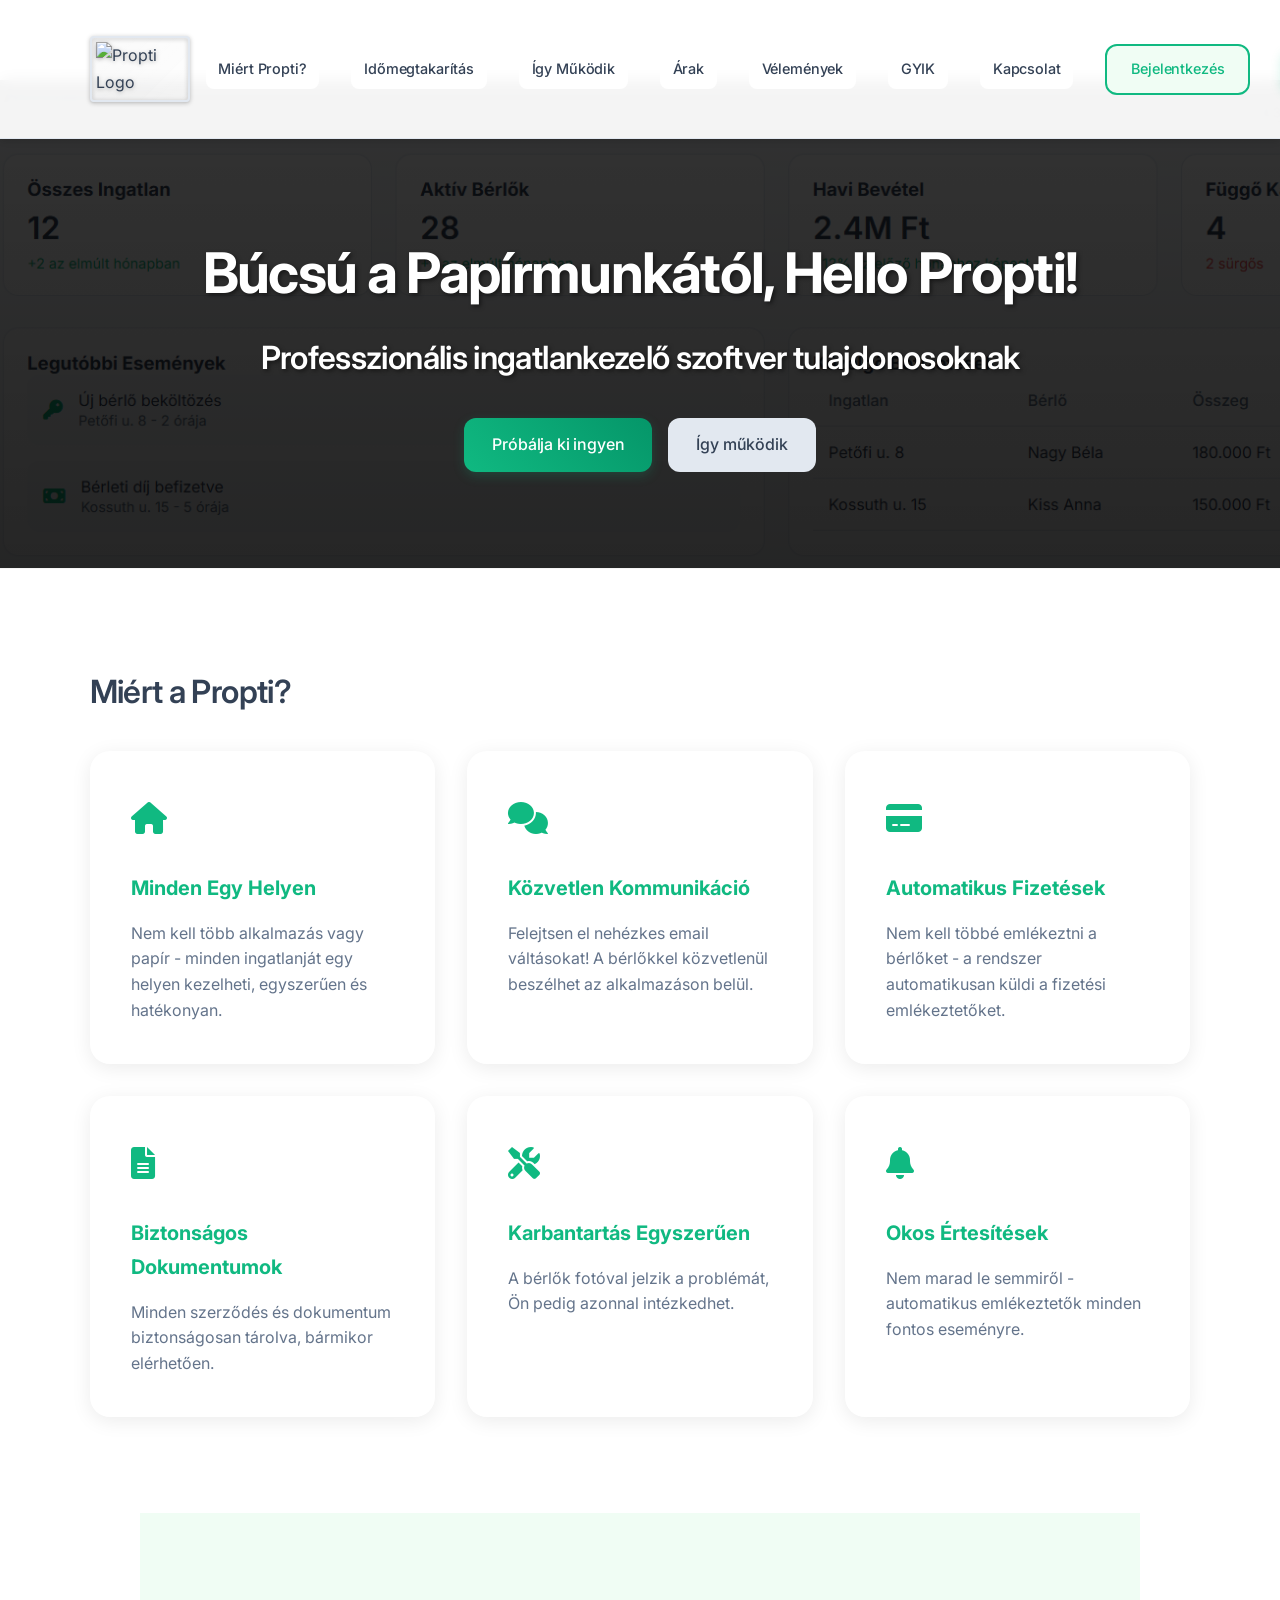
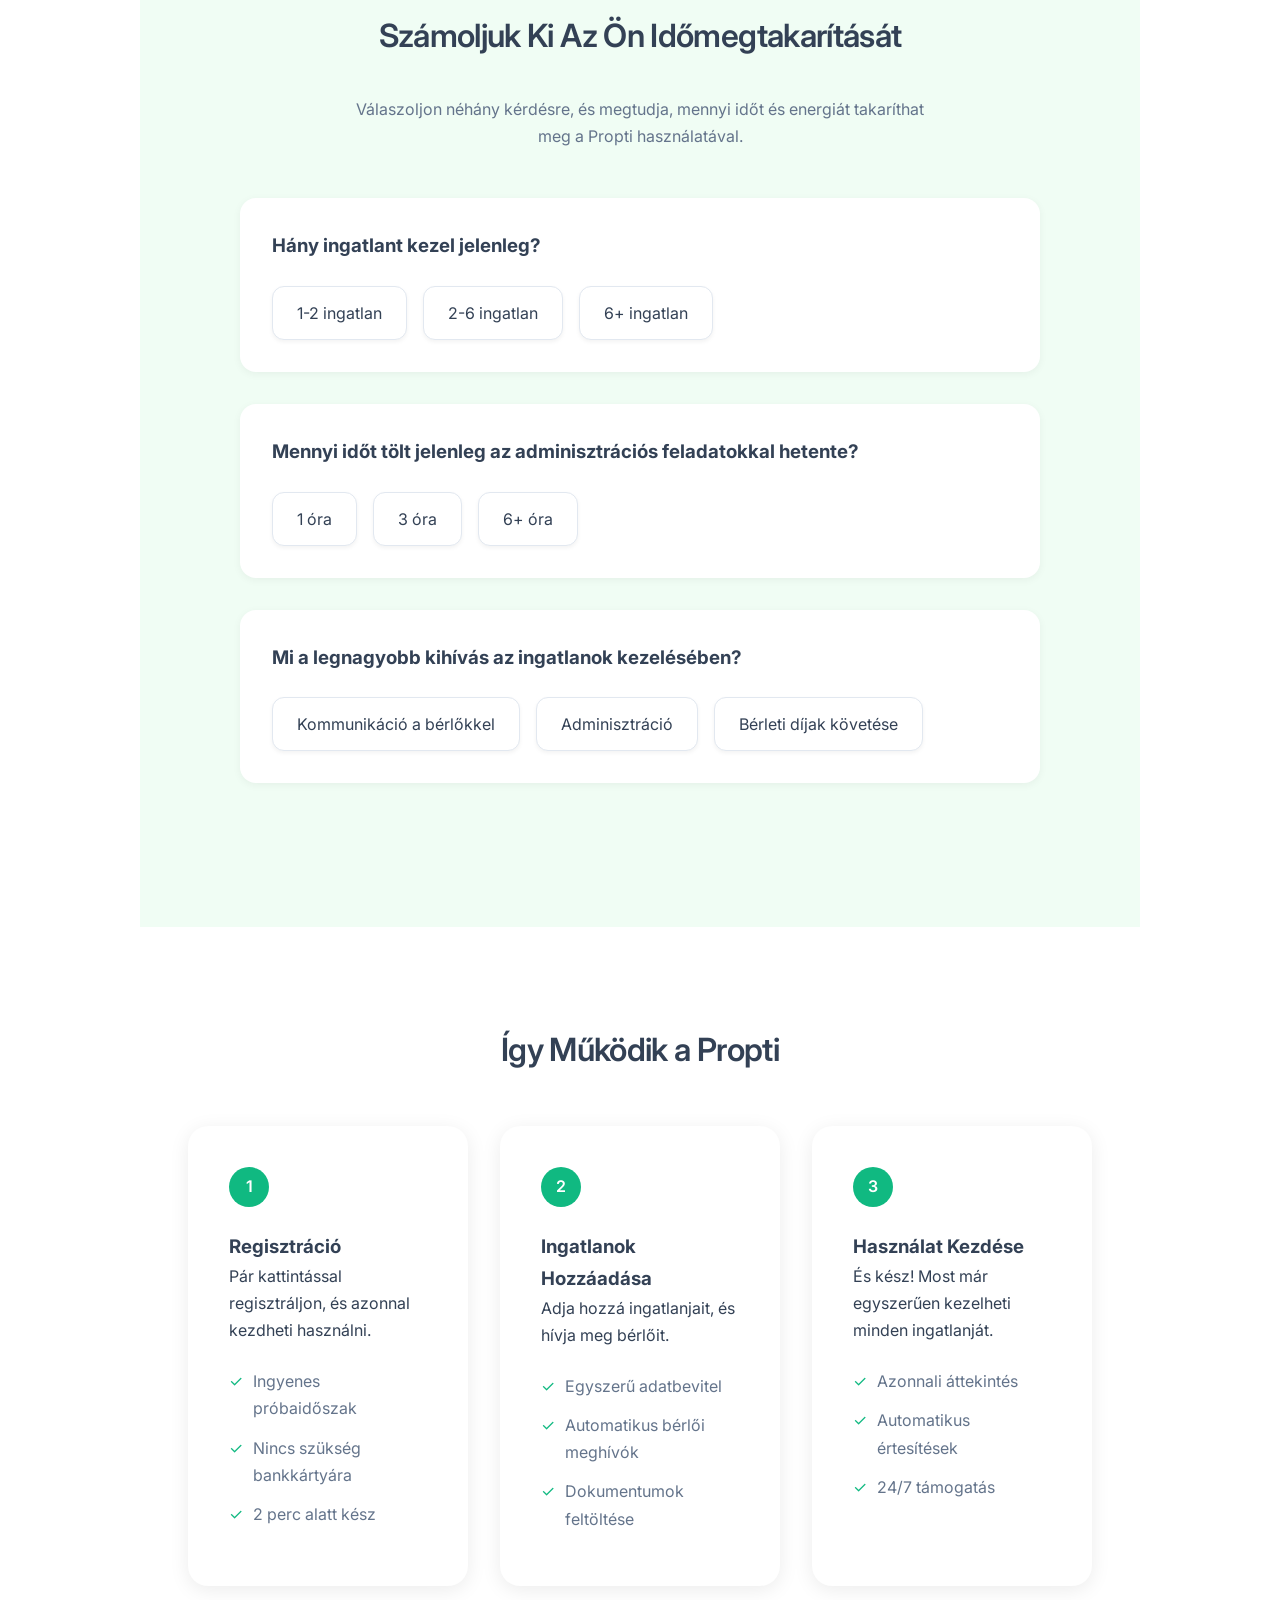
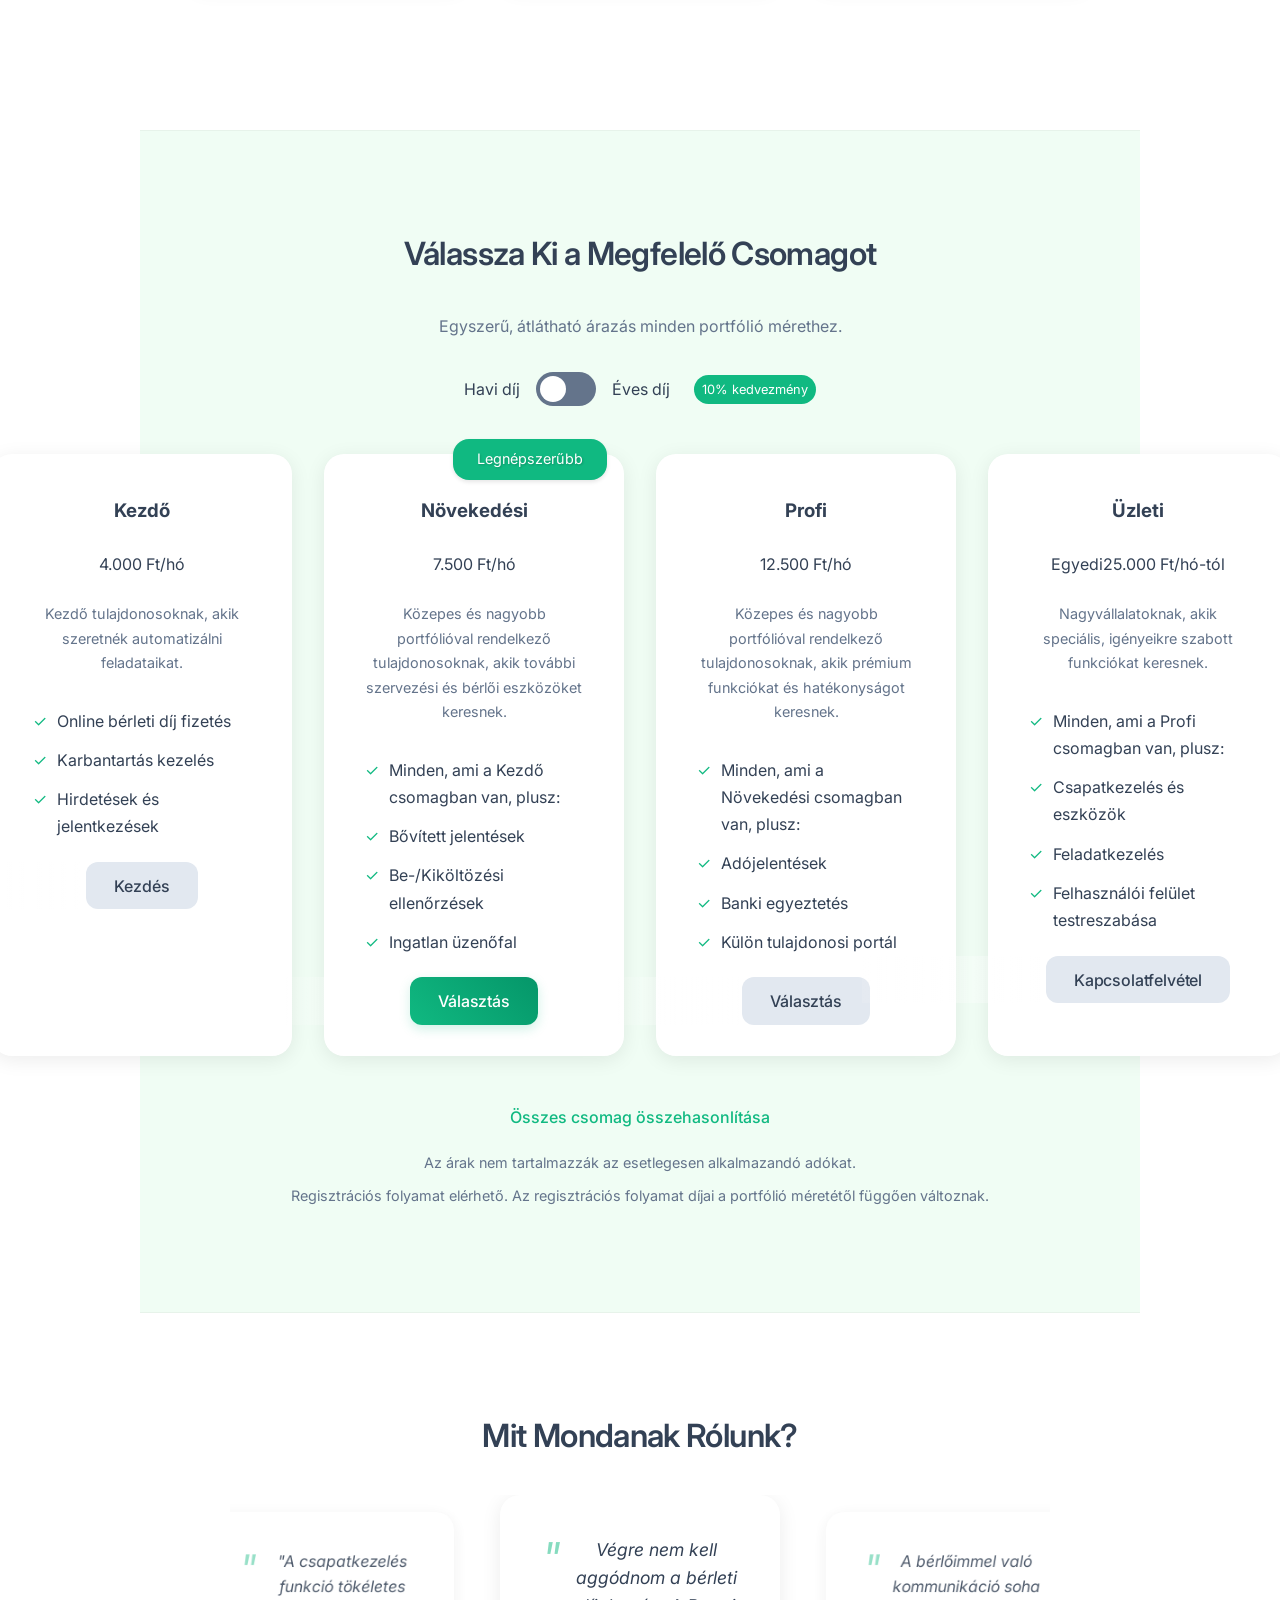
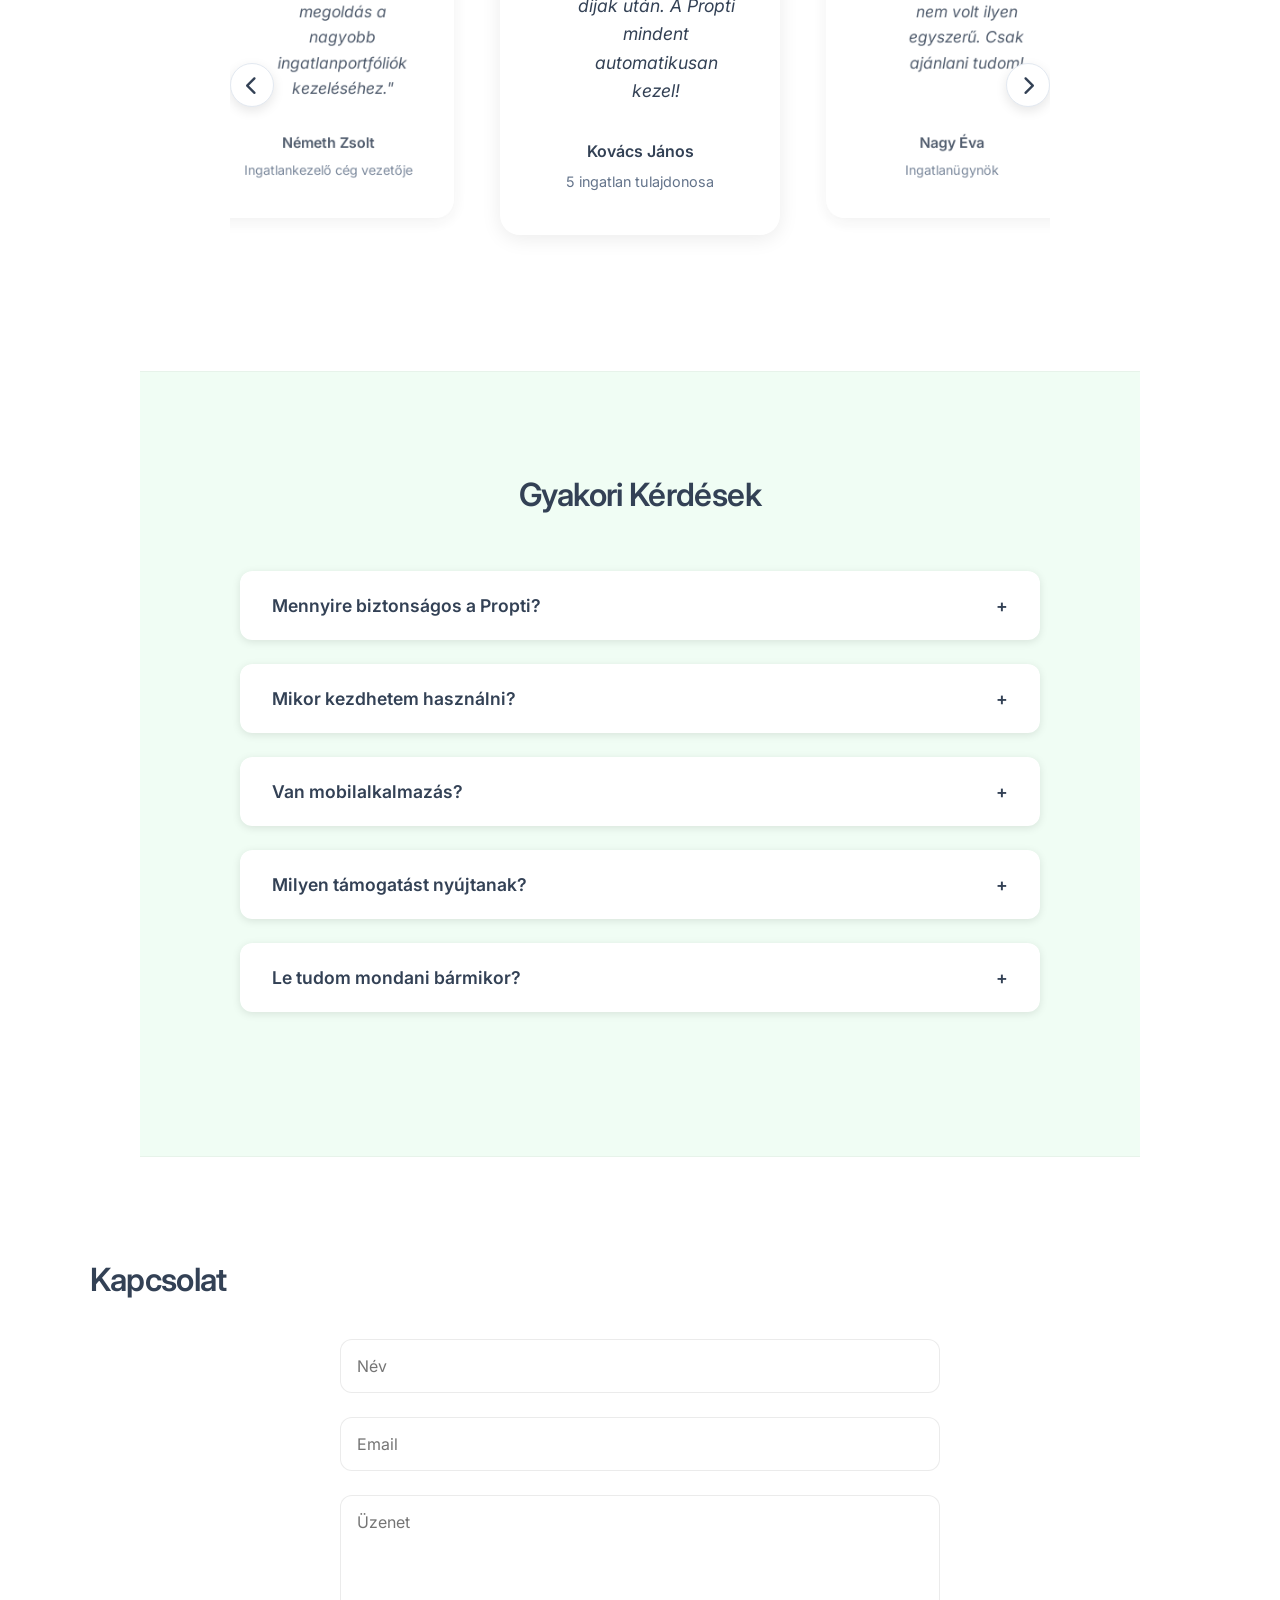
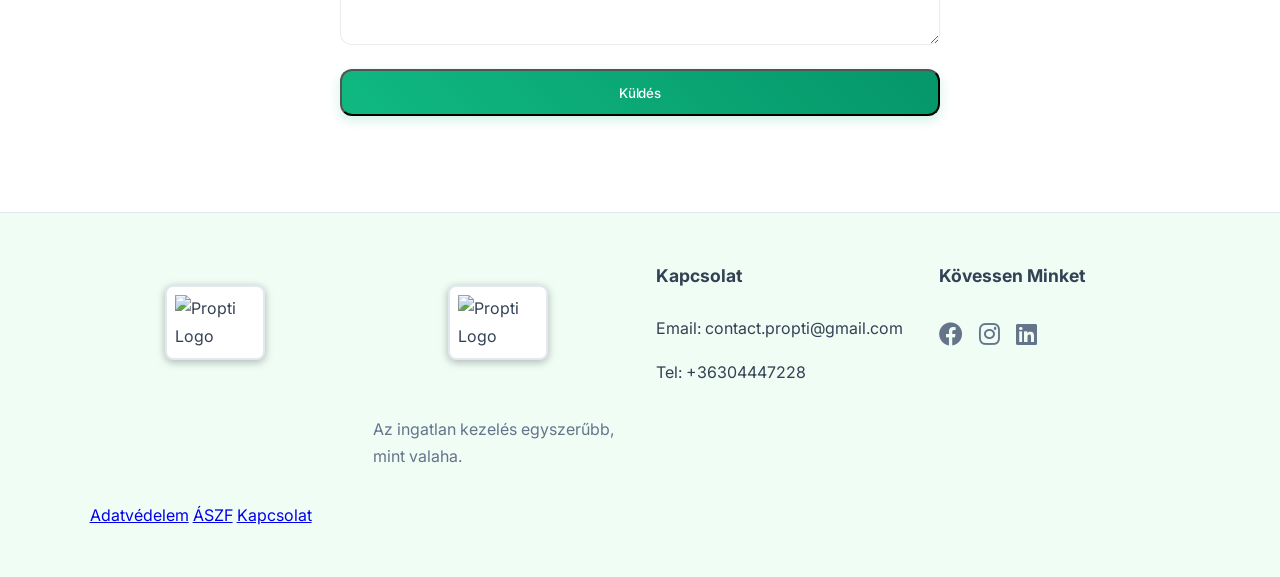
==== commit c8849b3e: "Update index.html" ====
--- a/index.html
+++ b/index.html
@@ -557,8 +557,8 @@
 
             <div class="footer-col">
                 <div class="footer-links">
-                    <a href="#adatvedelem" data-translate="privacy-policy">Adatvédelem</a>
-                    <a href="#aszf" data-translate="terms">ÁSZF</a>
+                    <a href="adatvedelem.html" data-translate="privacy-policy">Adatvédelem</a>
+                    <a href="aszf.html" data-translate="terms">ÁSZF</a>
                     <a href="#kapcsolat" data-translate="contact-info">Kapcsolat</a>
                 </div>
             </div>
--- a/styles.css
+++ b/styles.css
@@ -61,6 +61,7 @@
     background-color: var(--bg-primary);
     scroll-behavior: smooth;
     transition: background-color 0.3s ease, color 0.3s ease;
+    padding-top: 80px; /* Add padding for fixed header */
 }
 
 header {
@@ -71,7 +72,9 @@
     box-shadow: 0 4px 6px -1px rgba(0, 0, 0, 0.1);
     position: fixed;
     width: 100%;
-    z-index: 100;
+    z-index: 1000;
+    top: 0;
+    left: 0;
 }
 
 /* Header-specific logo styles */
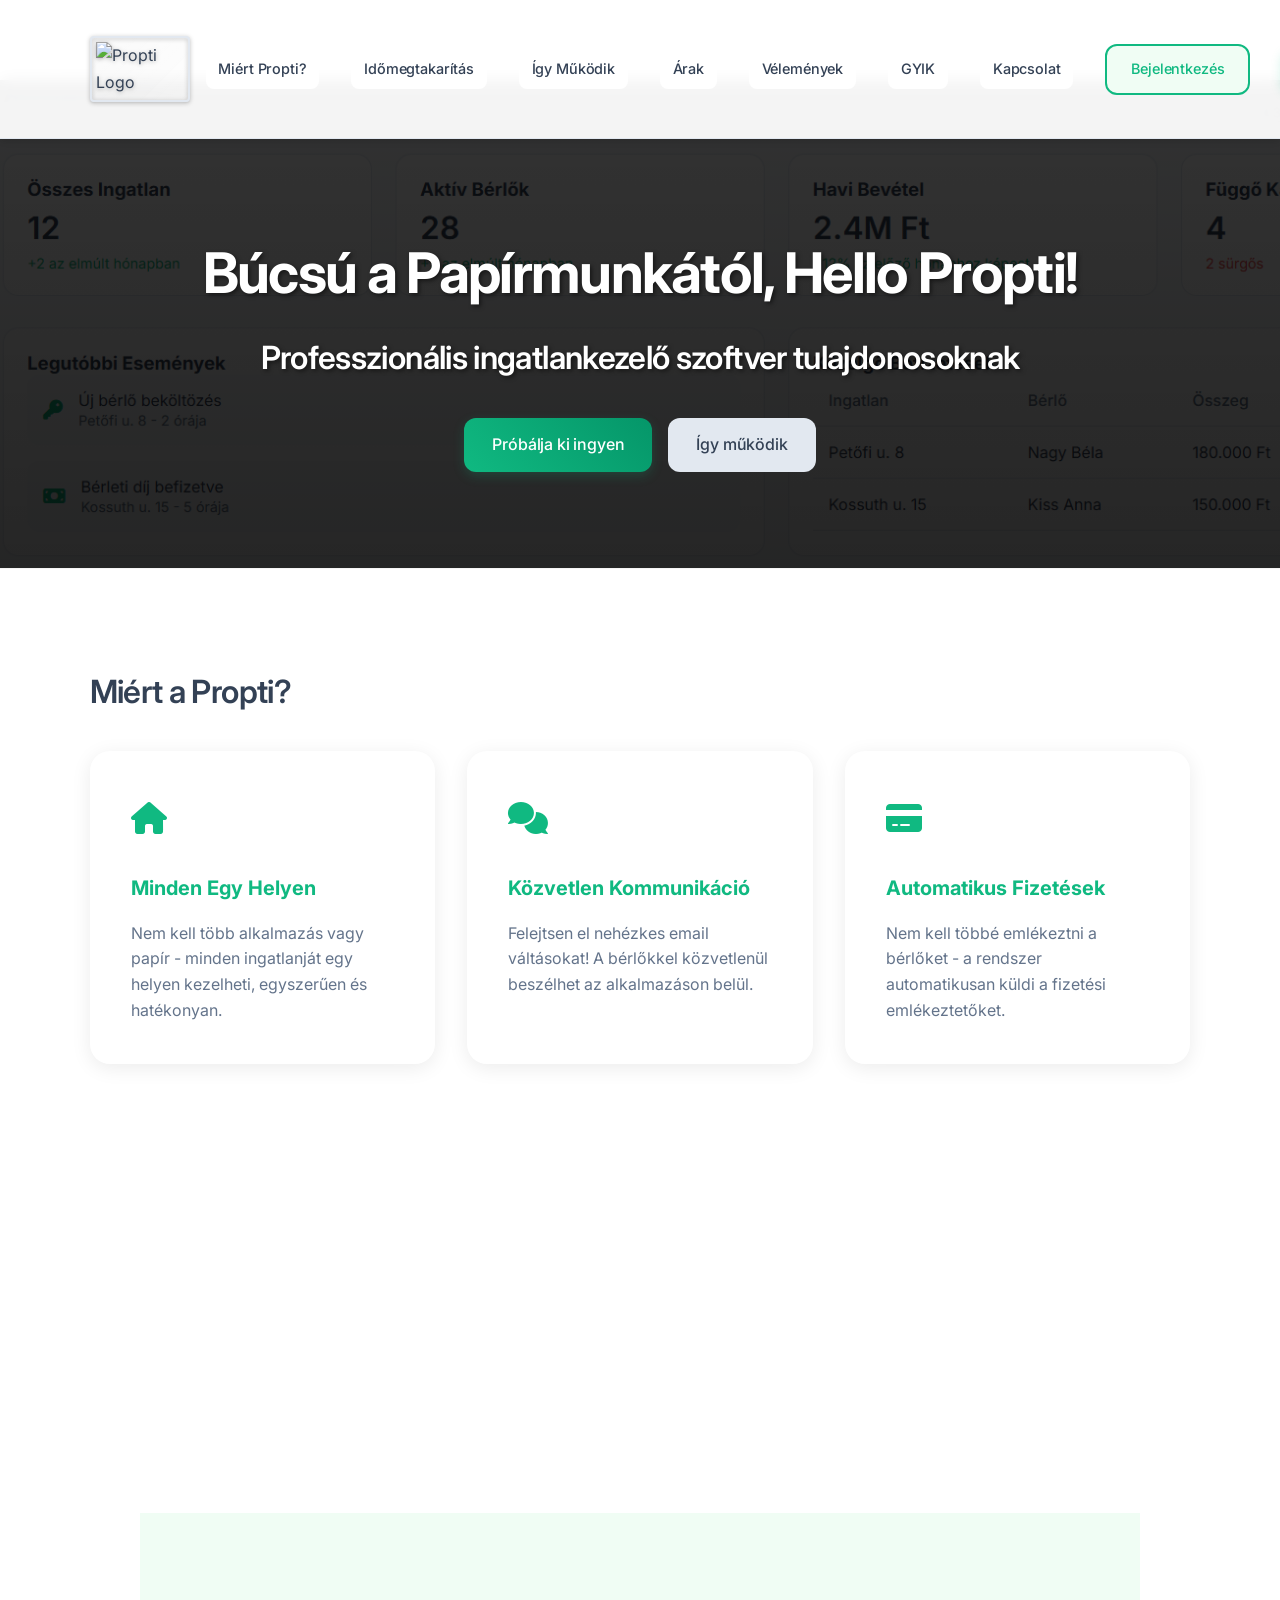
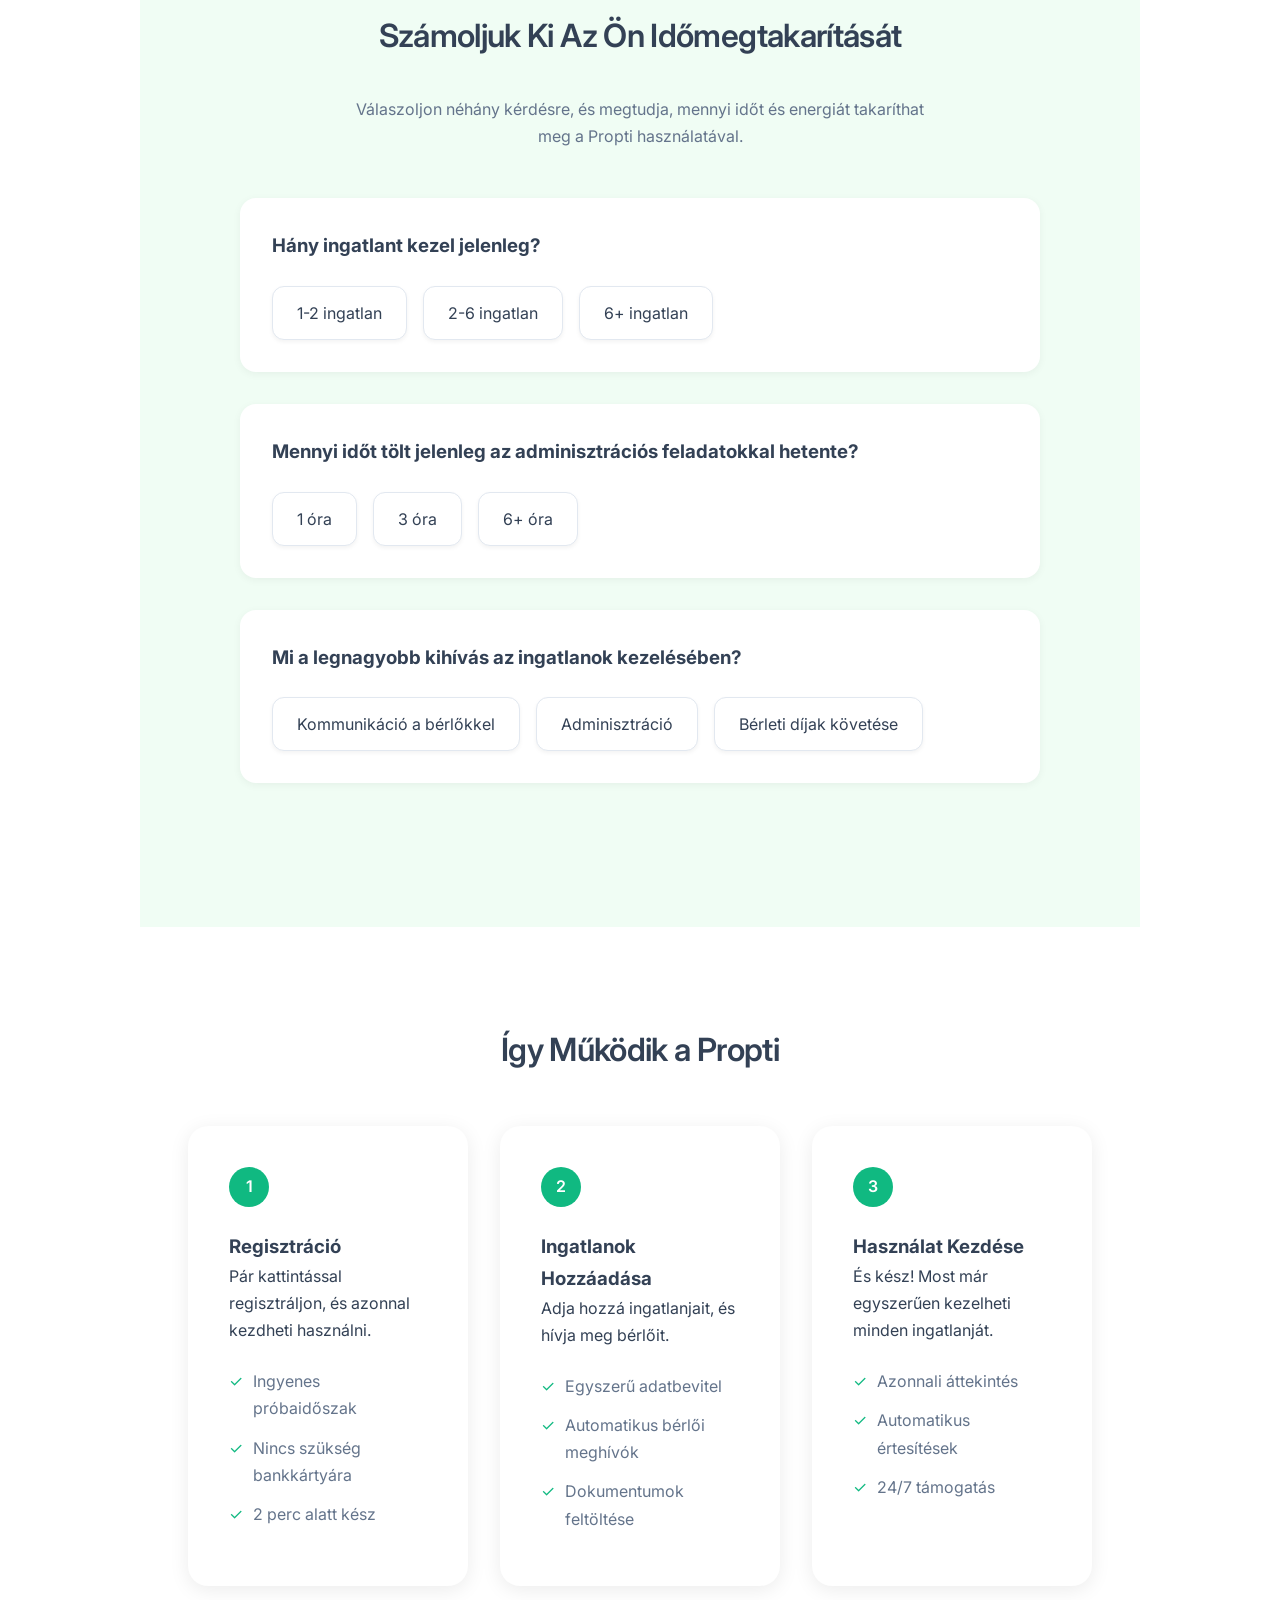
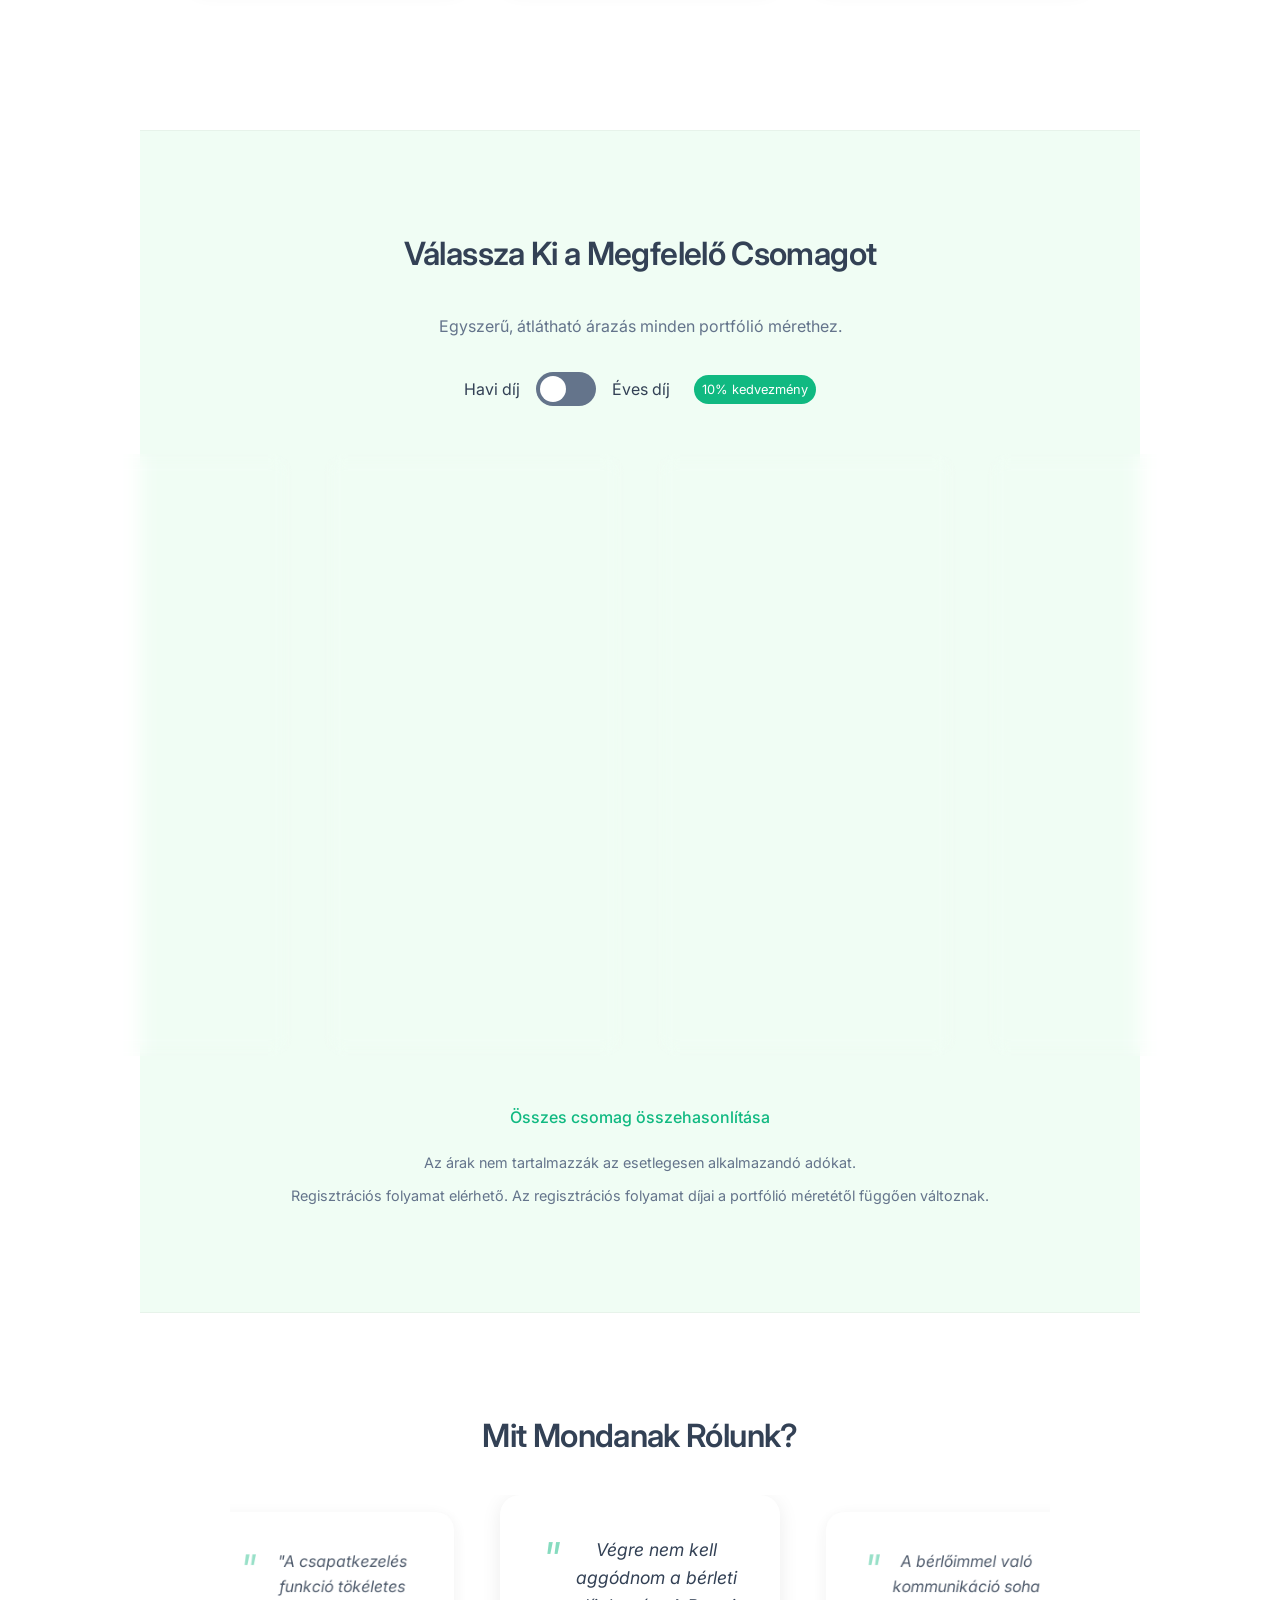
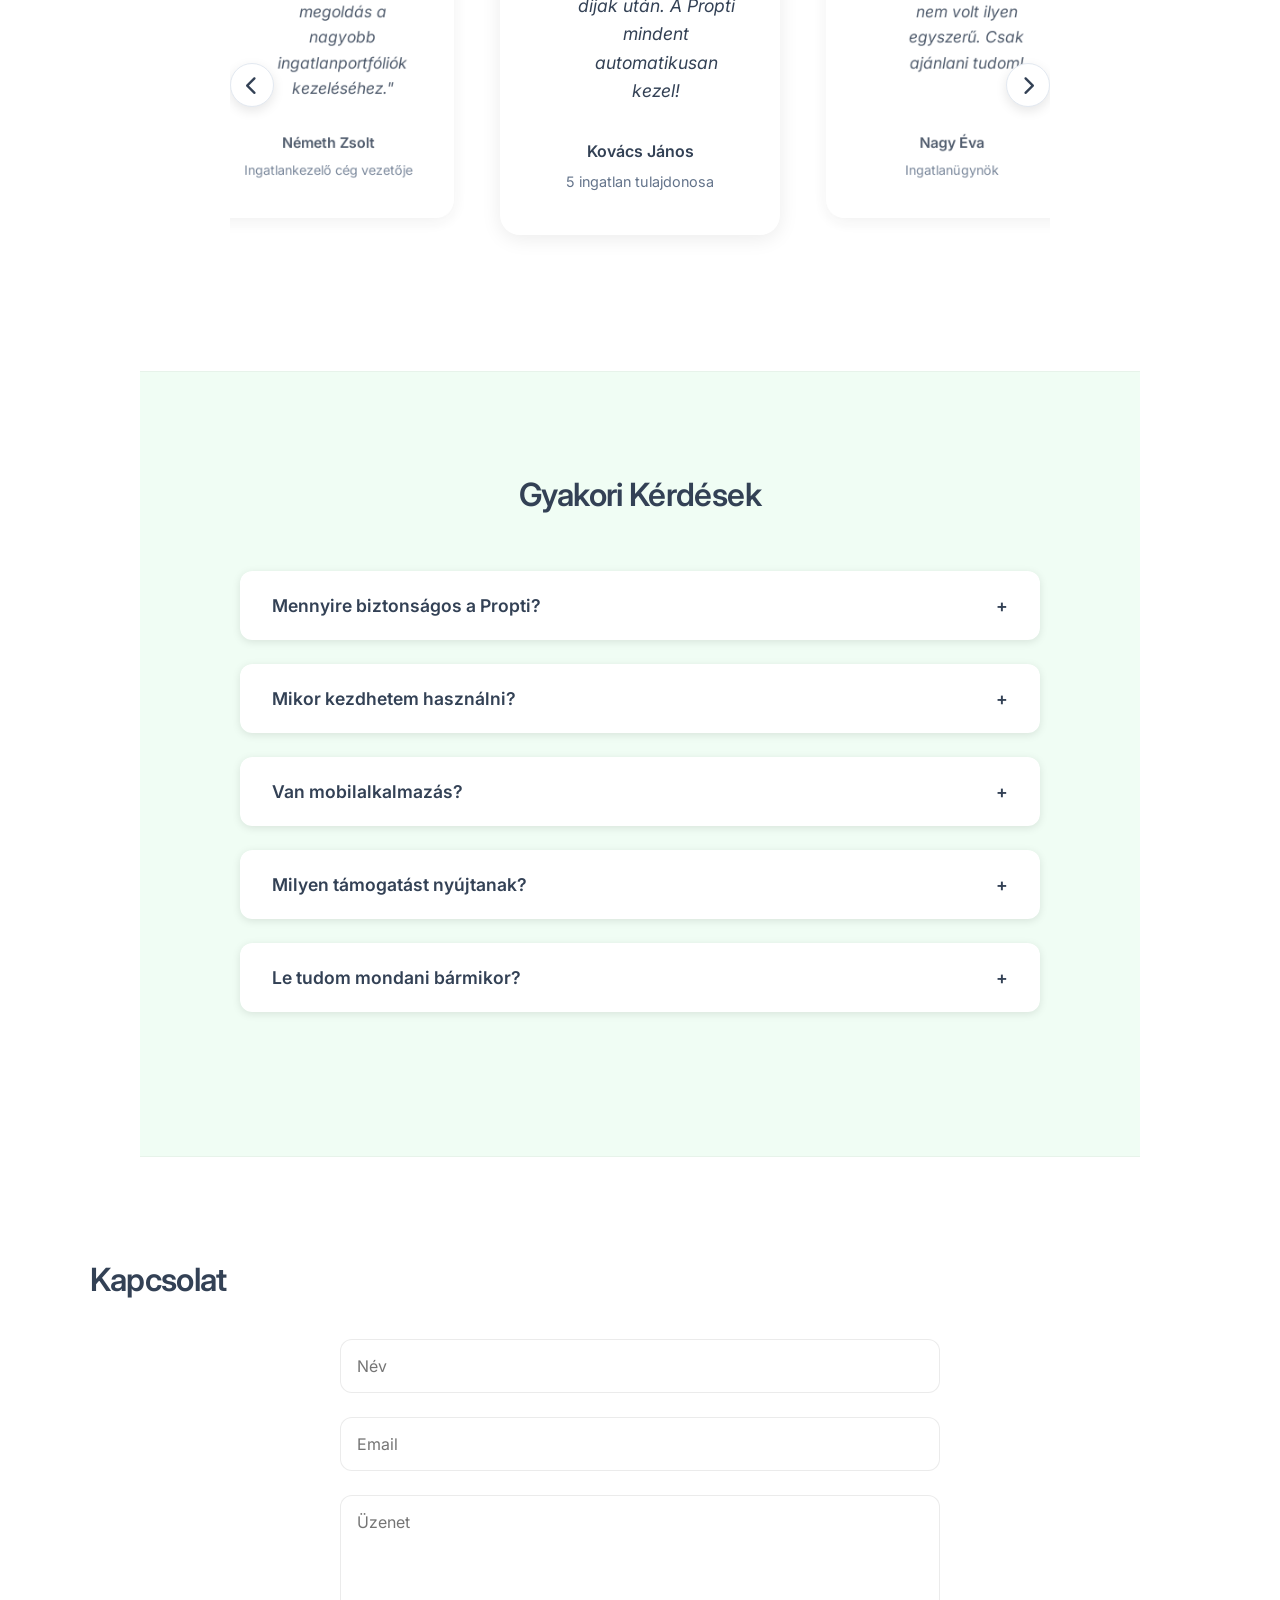
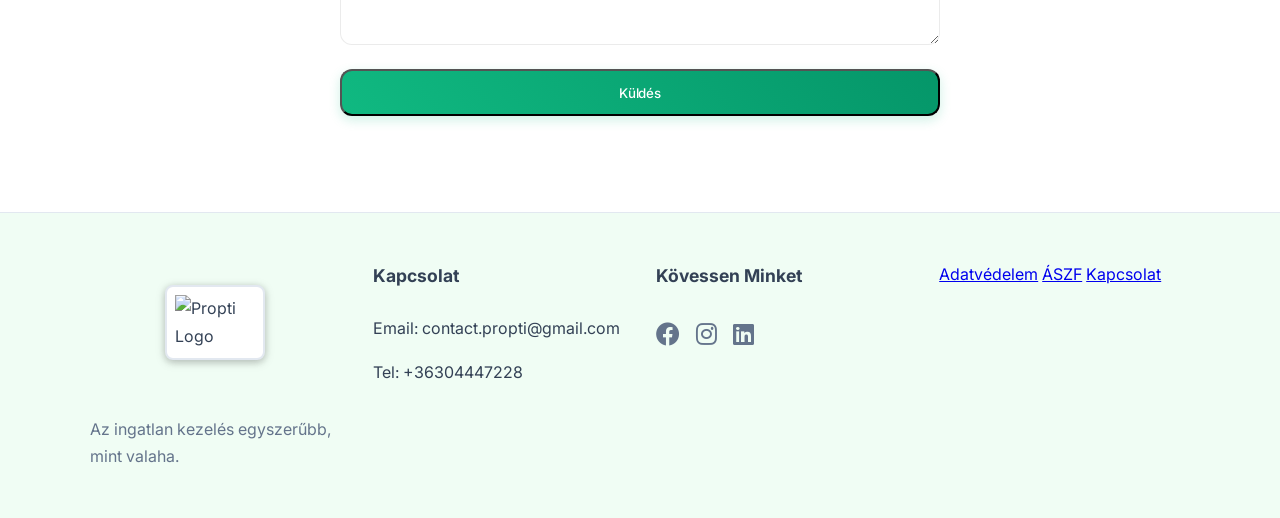
==== commit 29f054f2: "new" ====
--- a/index.html
+++ b/index.html
@@ -530,9 +530,6 @@
 
     <footer>
         <div class="footer-content">
-            <div class="logo">
-                <img src="propti-logo.PNG" alt="Propti Logo">
-            </div>
             <div class="footer-col">
                 <div class="logo">
                     <img src="propti-logo.PNG" alt="Propti Logo">
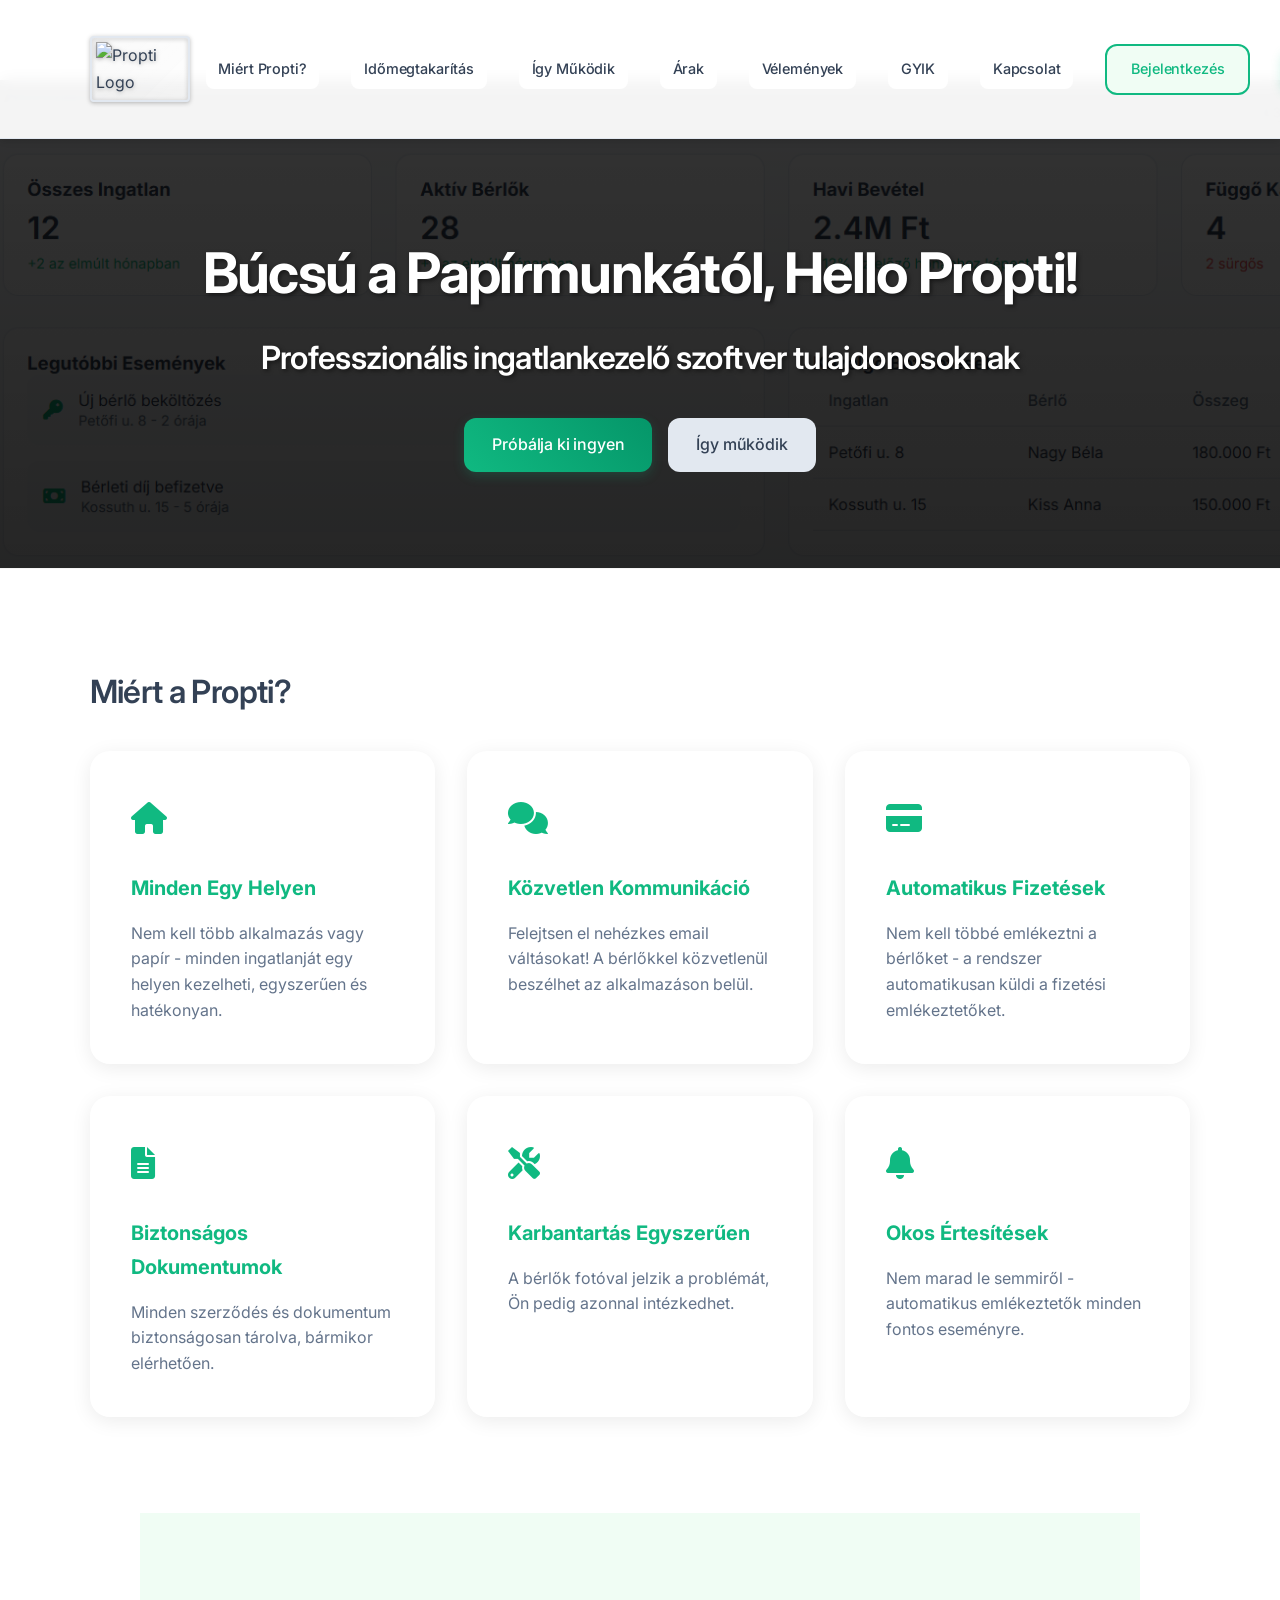
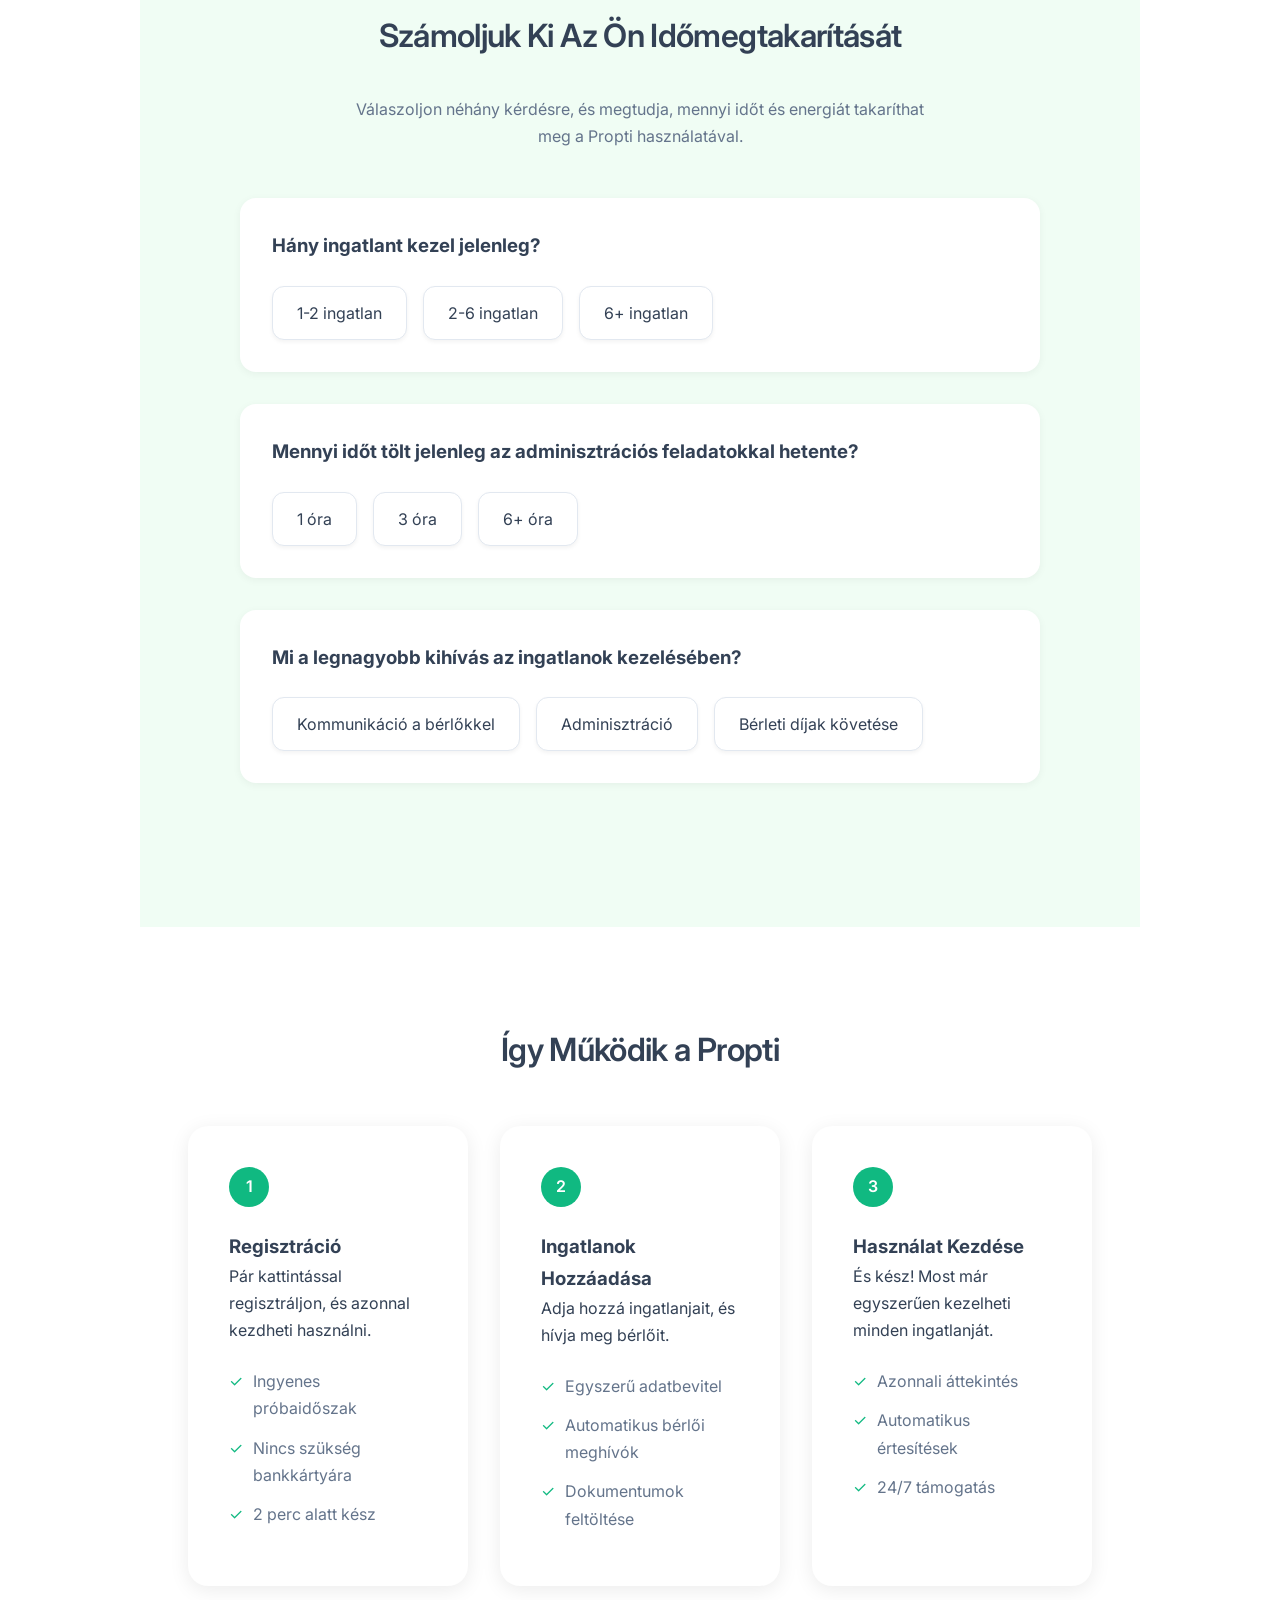
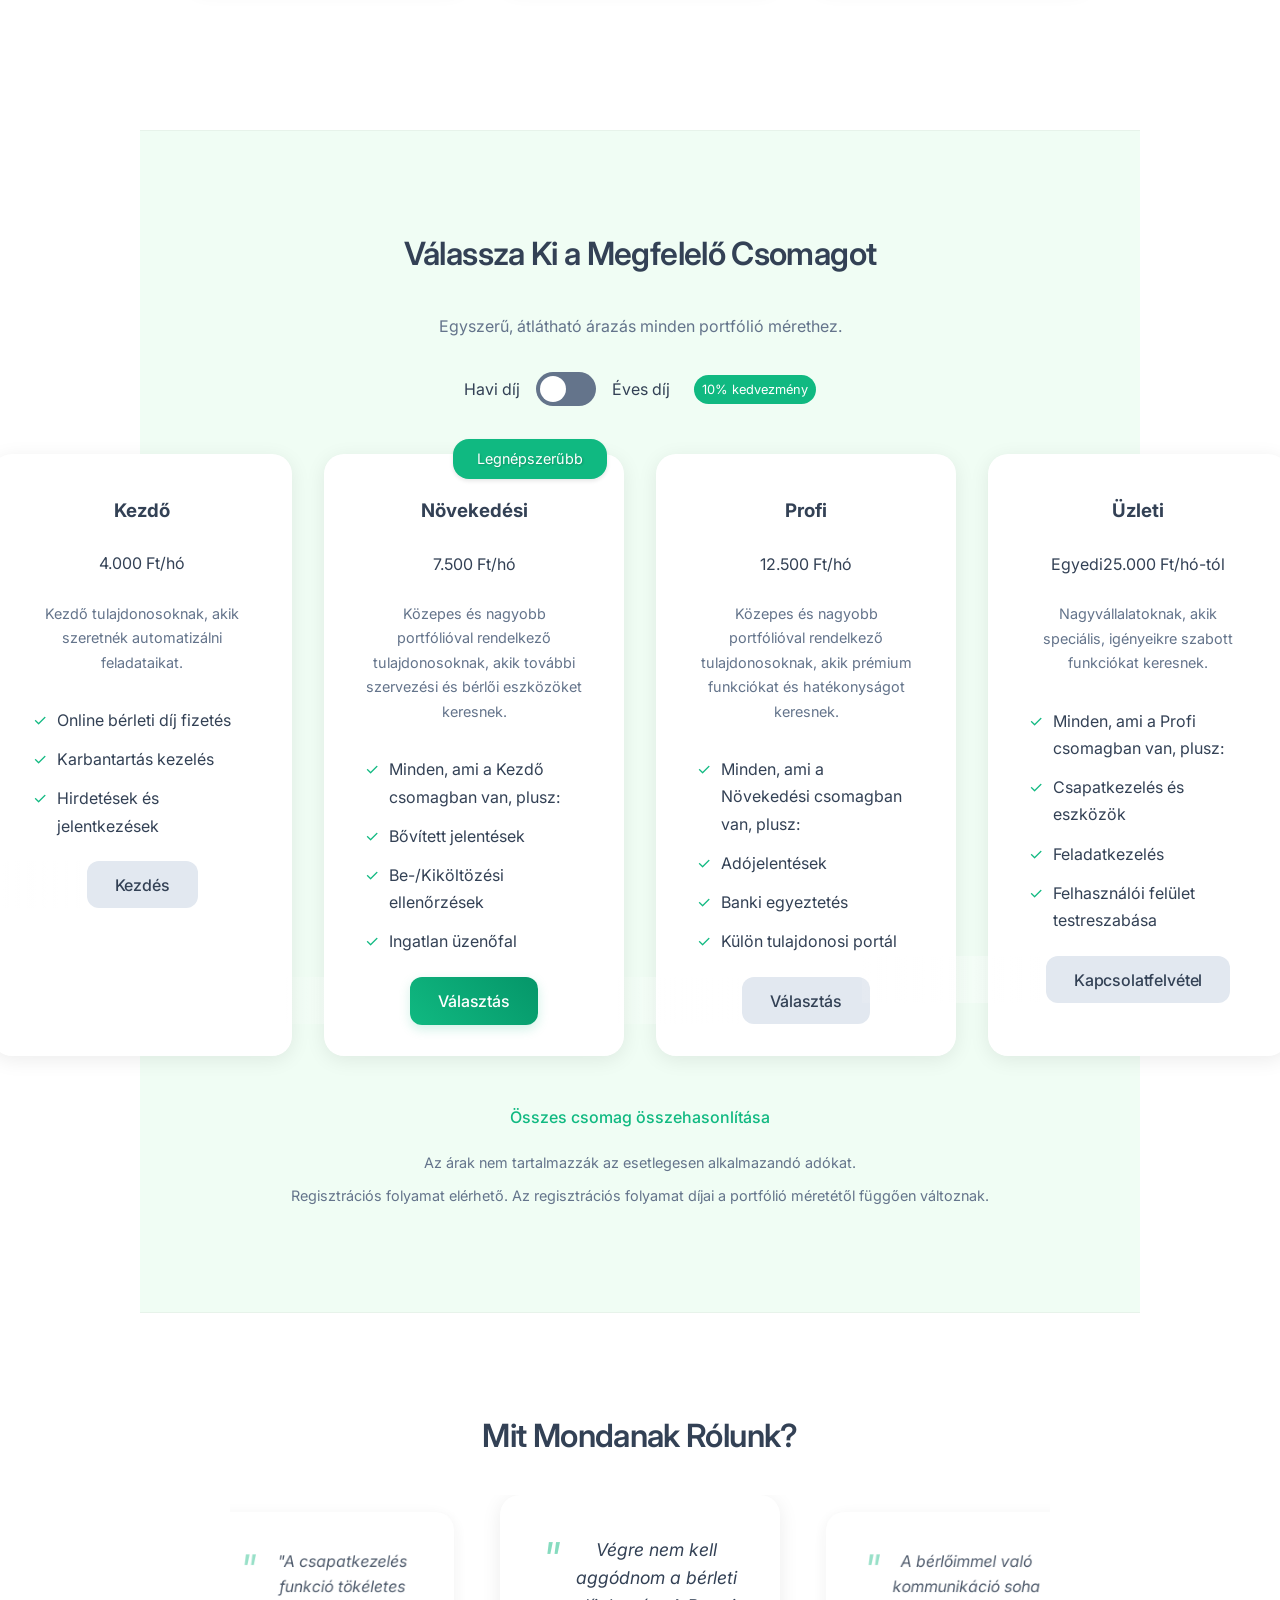
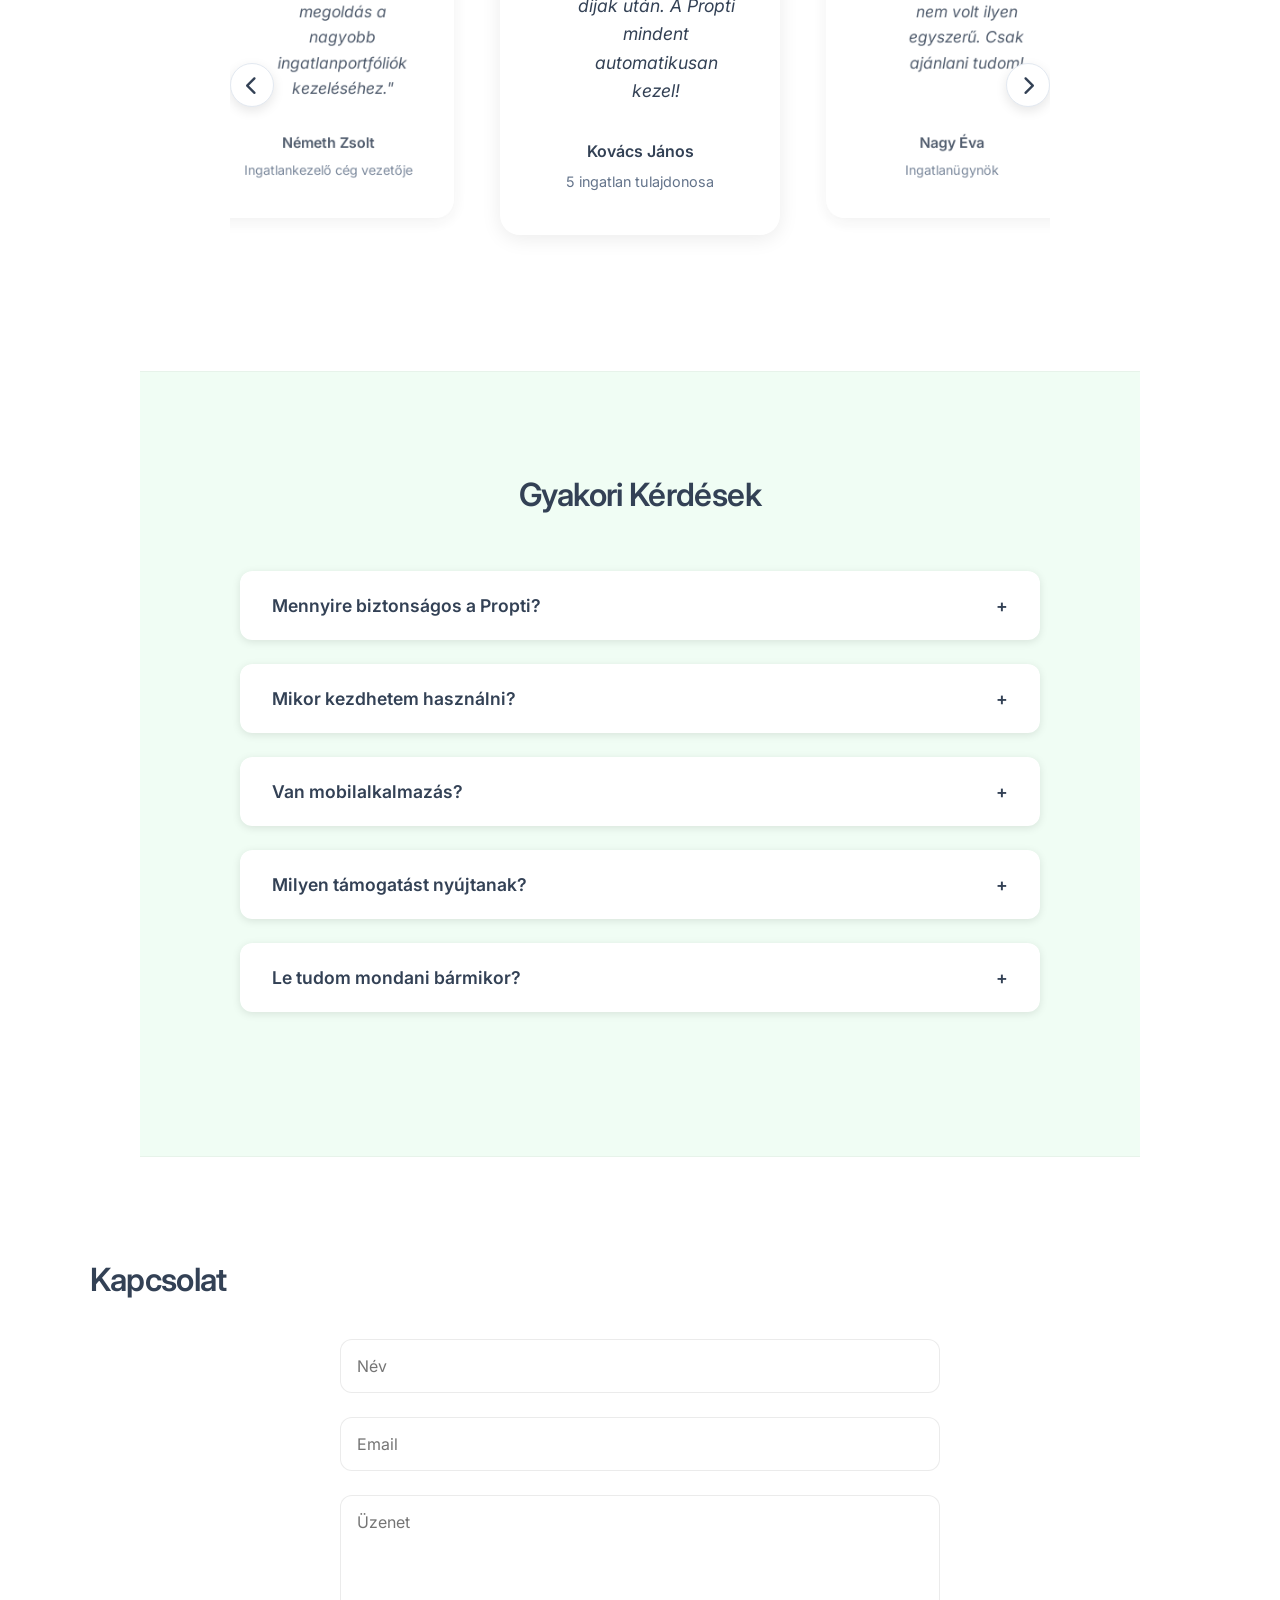
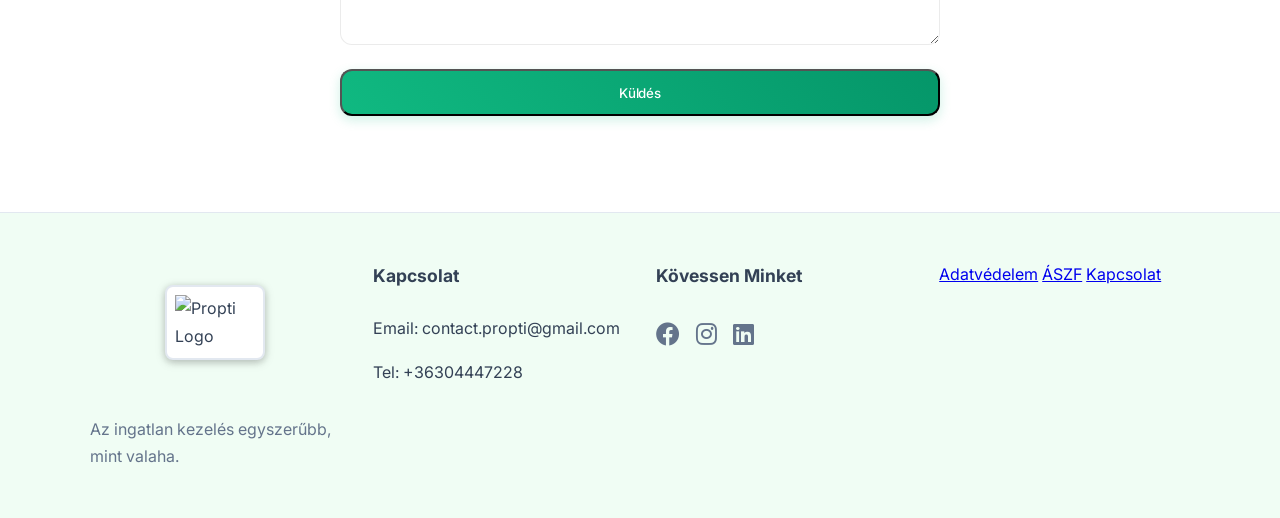
==== commit 4f788210: "l" ====
--- a/index.html
+++ b/index.html
@@ -4,6 +4,7 @@
     <meta charset="UTF-8">
     <meta name="viewport" content="width=device-width, initial-scale=1.0">
     <title>Propti - Ingatlankezelő Szoftver</title>
+    <script src="https://consent.cookiefirst.com/sites/venerable-starship-7d1acc.netlify.app-73726ebd-9a93-4b53-8f9a-9c65cc743df2/consent.js"></script>
     <link rel="preconnect" href="https://fonts.googleapis.com">
     <link rel="preconnect" href="https://fonts.gstatic.com" crossorigin>
     <link href="https://fonts.googleapis.com/css2?family=Inter:wght@400;500;600;700&display=swap" rel="stylesheet">
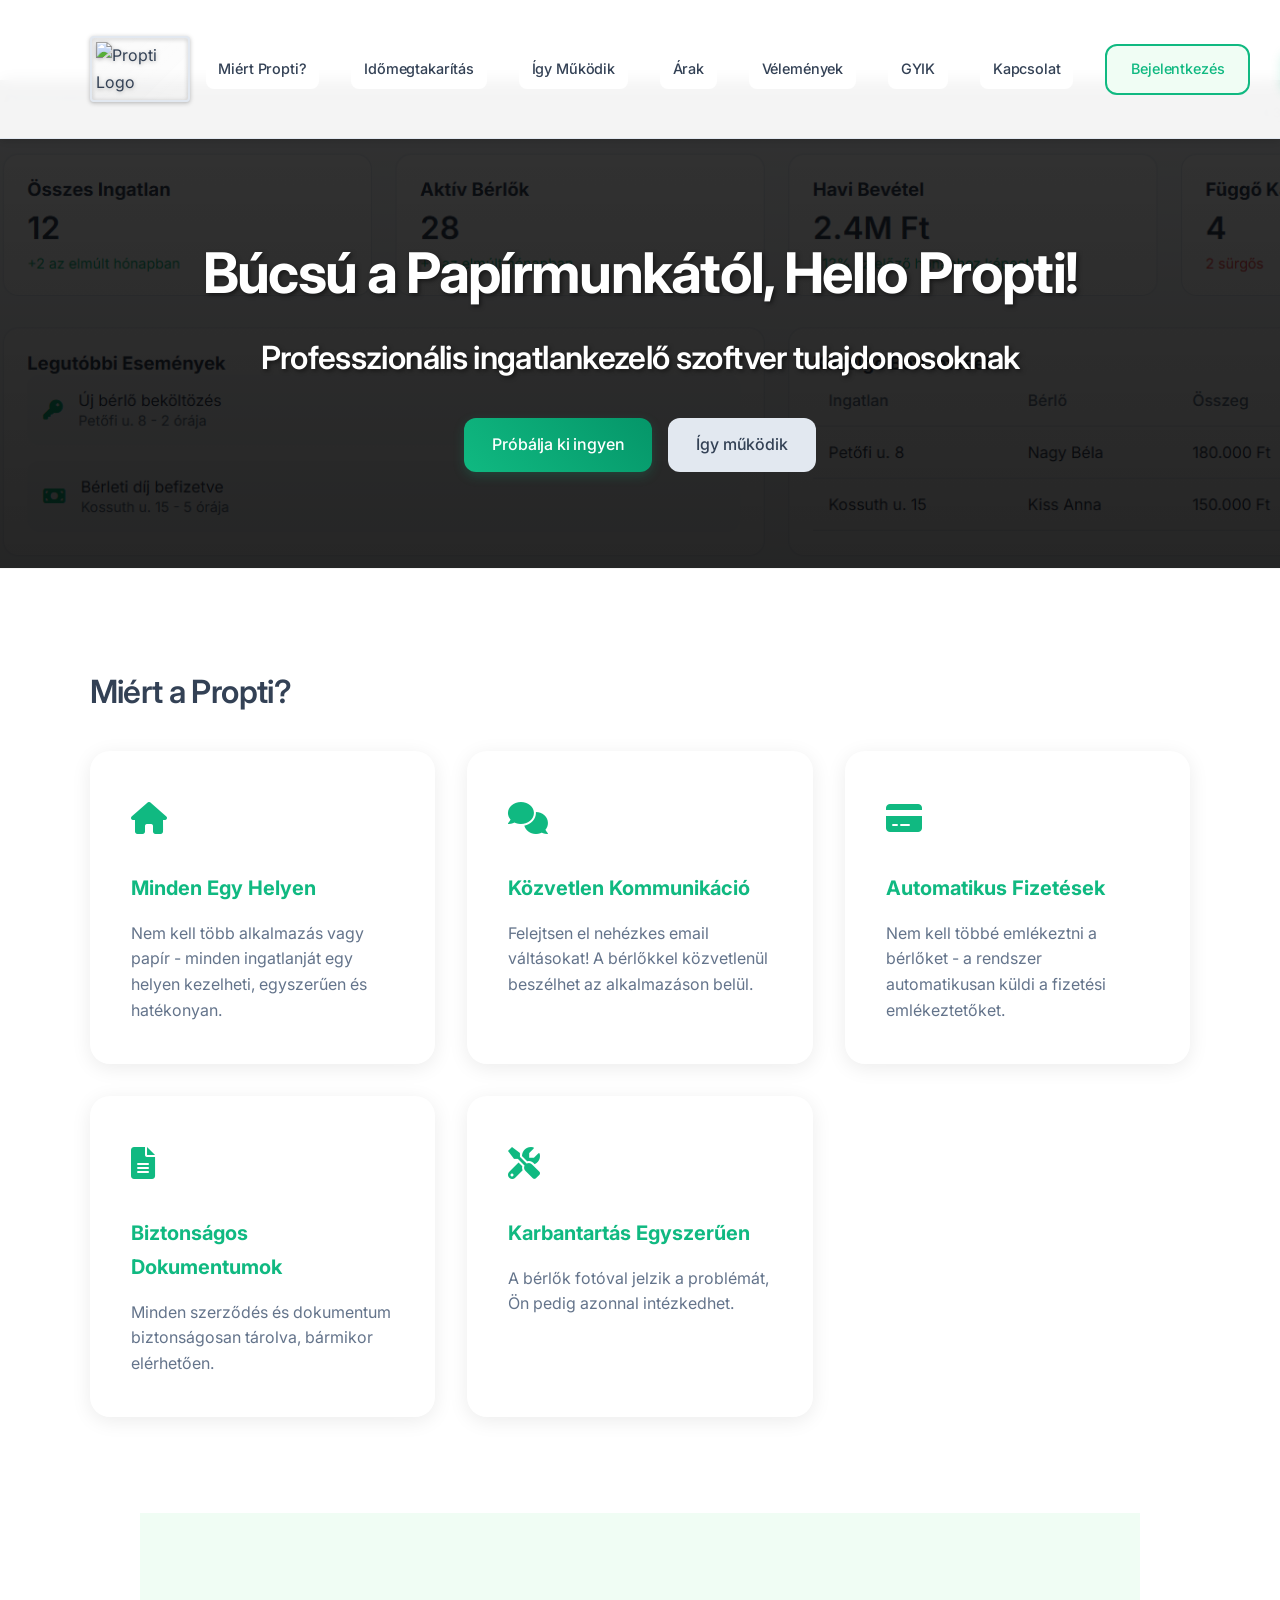
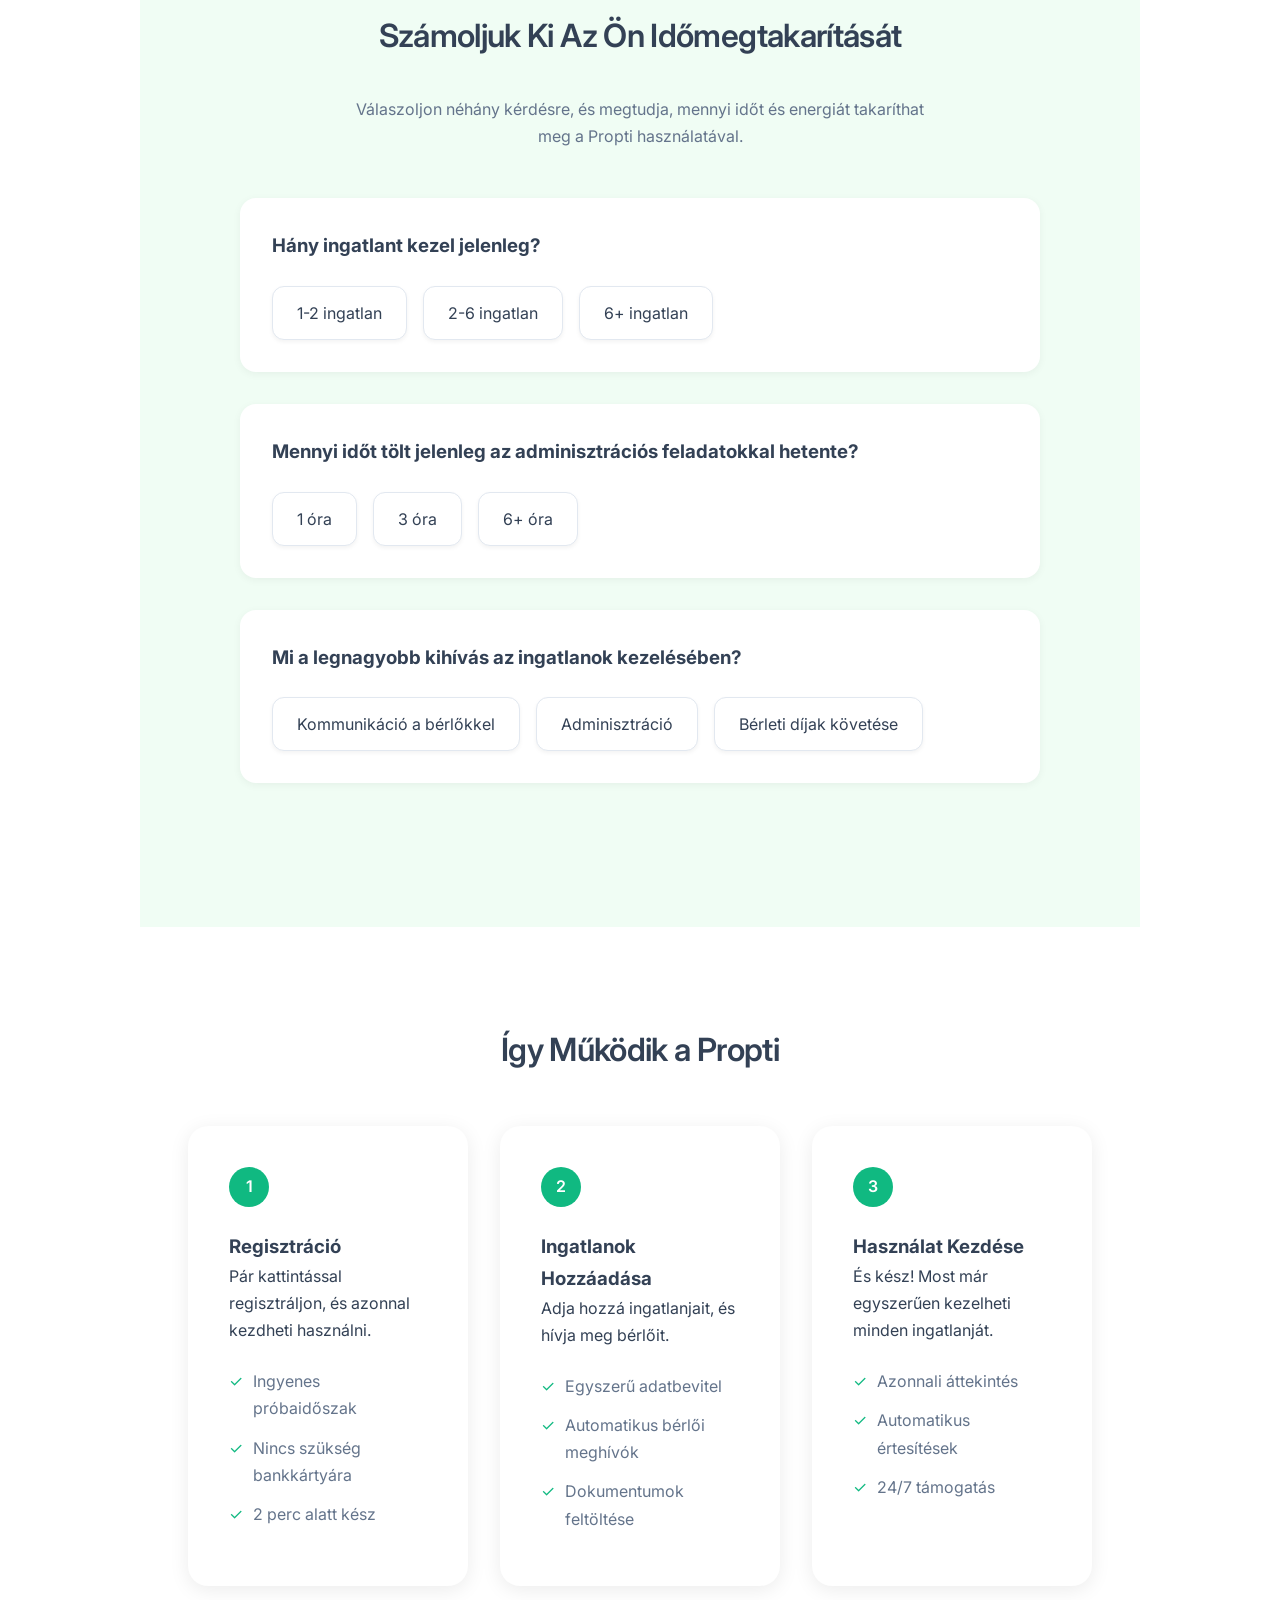
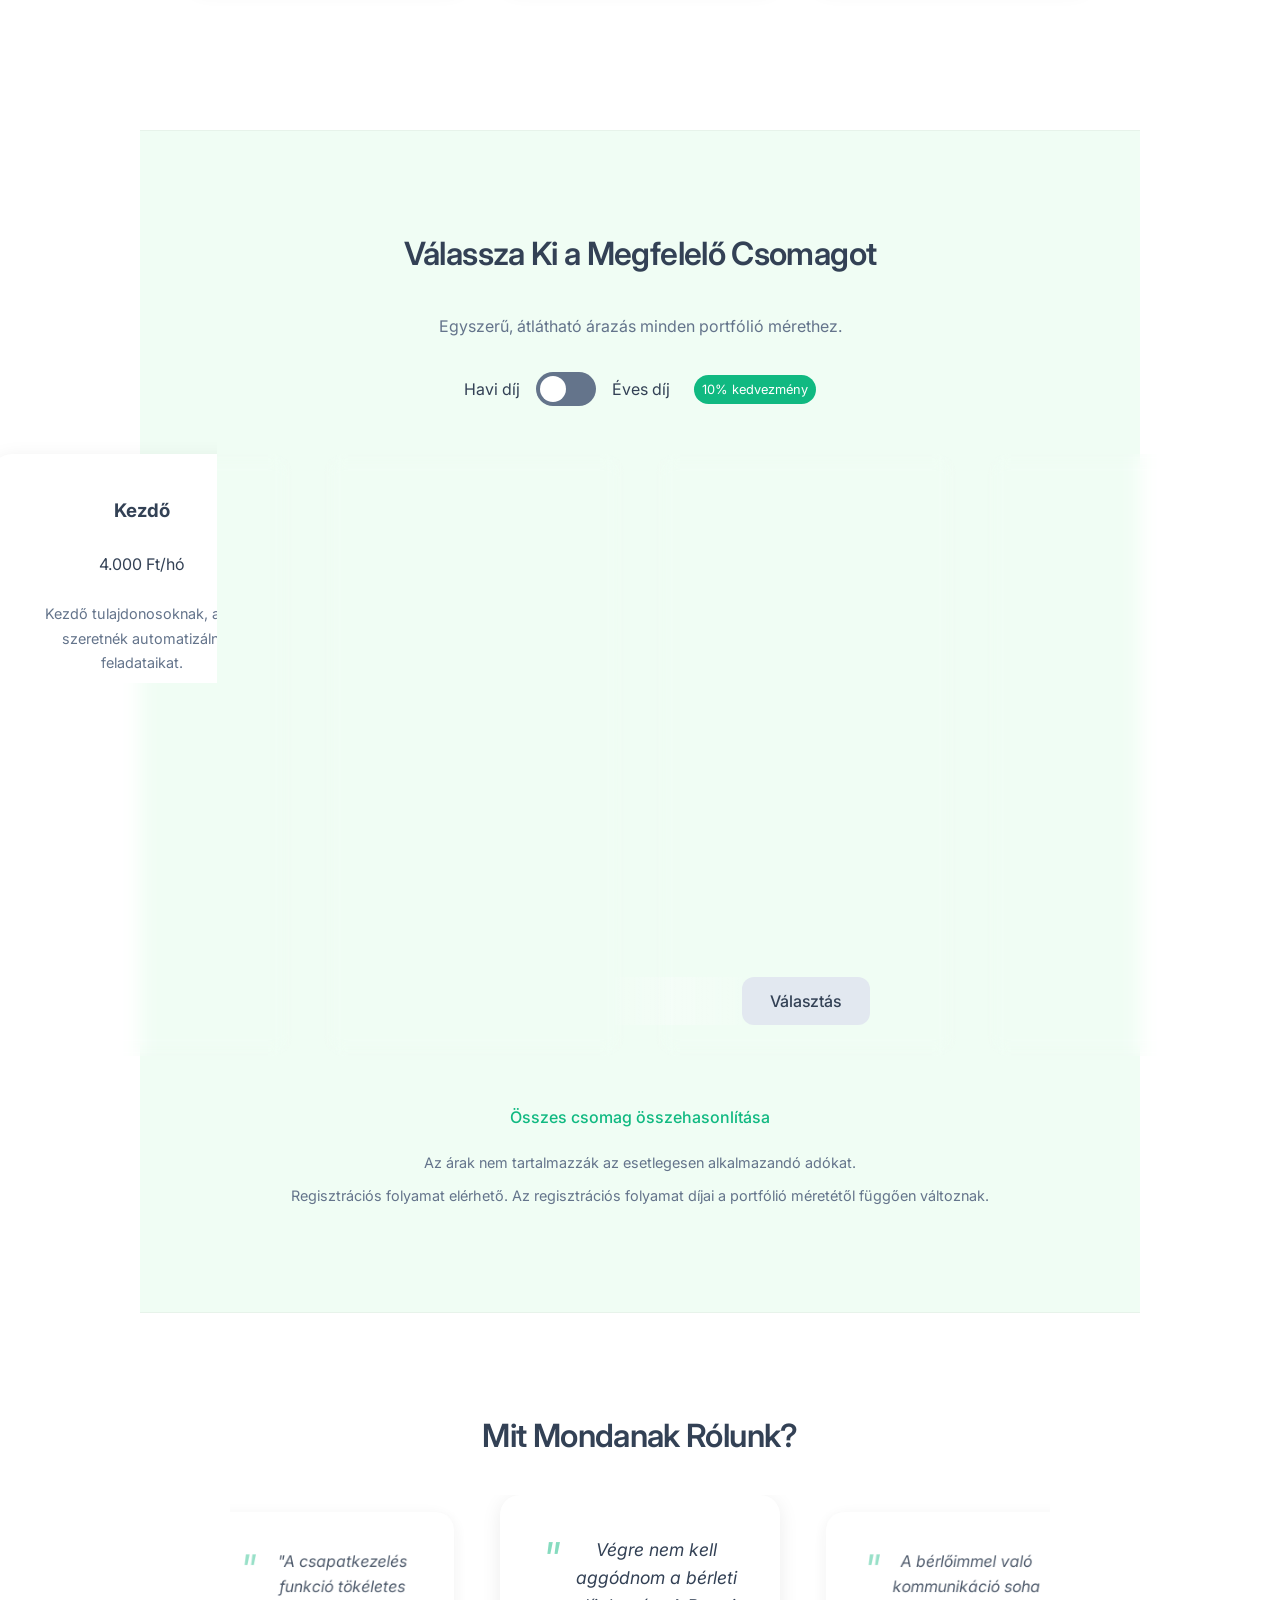
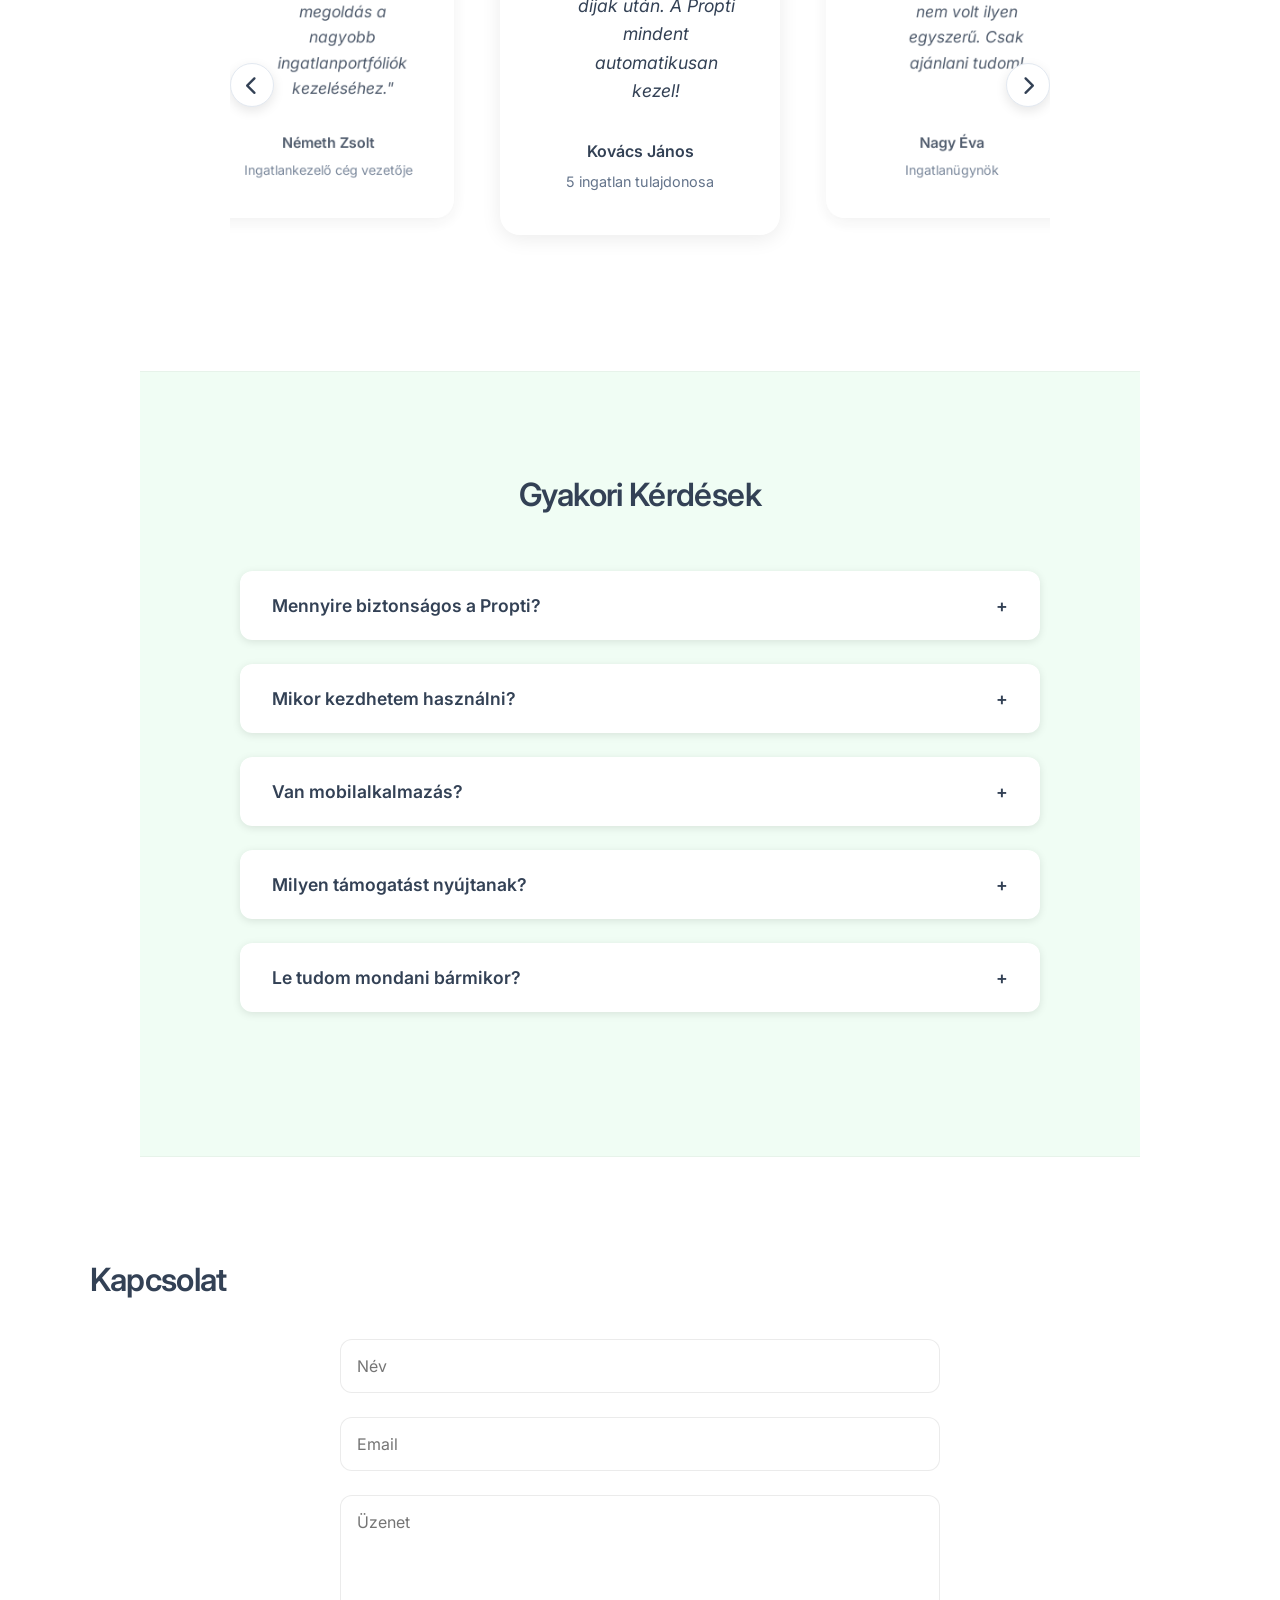
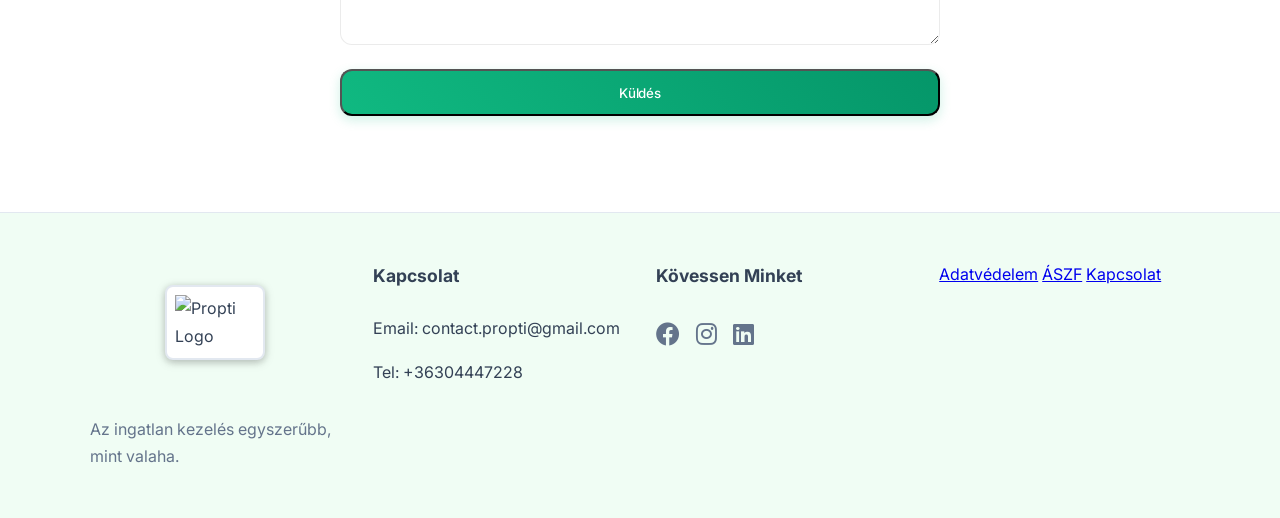
==== commit 33e1310e: "n" ====
--- a/index.html
+++ b/index.html
@@ -18,6 +18,9 @@
             <div class="logo">
                 <img src="propti-logo.PNG" alt="Propti Logo">
             </div>
+            <button class="mobile-menu-button" aria-label="Toggle navigation menu">
+                <i class="fas fa-bars"></i>
+            </button>
             <div class="nav-links">
                 <a href="#miert-propti" data-translate="miert-propti">Miért Propti?</a>
                 <a href="#calculator" data-translate="calculator">Időmegtakarítás</a>
--- a/styles.css
+++ b/styles.css
@@ -1506,3 +1506,132 @@
 .company-name-field {
     transition: all 0.3s ease;
 }
+
+/* Mobile Menu Styles */
+.mobile-menu-button {
+    display: none;
+    background: none;
+    border: none;
+    color: var(--text-primary);
+    font-size: 1.5rem;
+    cursor: pointer;
+    padding: 0.5rem;
+}
+
+.nav-links.mobile-active {
+    display: flex;
+    position: fixed;
+    top: 80px;
+    left: 0;
+    right: 0;
+    background: var(--bg-primary);
+    flex-direction: column;
+    padding: 1rem;
+    box-shadow: var(--shadow-md);
+    border-top: 1px solid var(--border-color);
+    z-index: 999;
+}
+
+/* Improve mobile responsiveness */
+@media (max-width: 768px) {
+    .mobile-menu-button {
+        display: block;
+    }
+
+    .nav-links {
+        display: none;
+    }
+    
+    .nav-links.mobile-active {
+        display: flex;
+    }
+
+    .nav-links a {
+        width: 100%;
+        padding: 1rem;
+        margin: 0;
+        text-align: center;
+    }
+
+    section {
+        padding: 4rem 1.5rem;
+    }
+
+    h1 {
+        font-size: 2rem;
+        margin-bottom: 1rem;
+    }
+
+    h2 {
+        font-size: 1.5rem;
+    }
+
+    .hero-buttons {
+        flex-direction: column;
+        gap: 1rem;
+    }
+
+    .features {
+        grid-template-columns: 1fr;
+        gap: 1.5rem;
+    }
+
+    .pricing-cards {
+        flex-direction: column;
+        padding: 0;
+    }
+
+    .pricing-card {
+        width: 100%;
+        min-width: auto;
+    }
+
+    .steps-container {
+        flex-direction: column;
+    }
+
+    .step-card {
+        width: 100%;
+        min-width: auto;
+    }
+
+    .testimonials-wrapper {
+        padding: 0 1rem;
+    }
+
+    .testimonial-card {
+        width: 100%;
+        min-height: auto;
+    }
+
+    .footer-content {
+        grid-template-columns: 1fr;
+        gap: 2rem;
+        text-align: center;
+    }
+
+    .social-links {
+        justify-content: center;
+    }
+}
+
+/* Additional responsive improvements */
+@media (max-width: 480px) {
+    .calculator-form .options {
+        flex-direction: column;
+    }
+
+    .option {
+        width: 100%;
+        text-align: center;
+    }
+
+    .savings-stats {
+        flex-direction: column;
+        gap: 1rem;
+    }
+
+    .contact-form {
+        padding: 1rem;
+    }
+}
